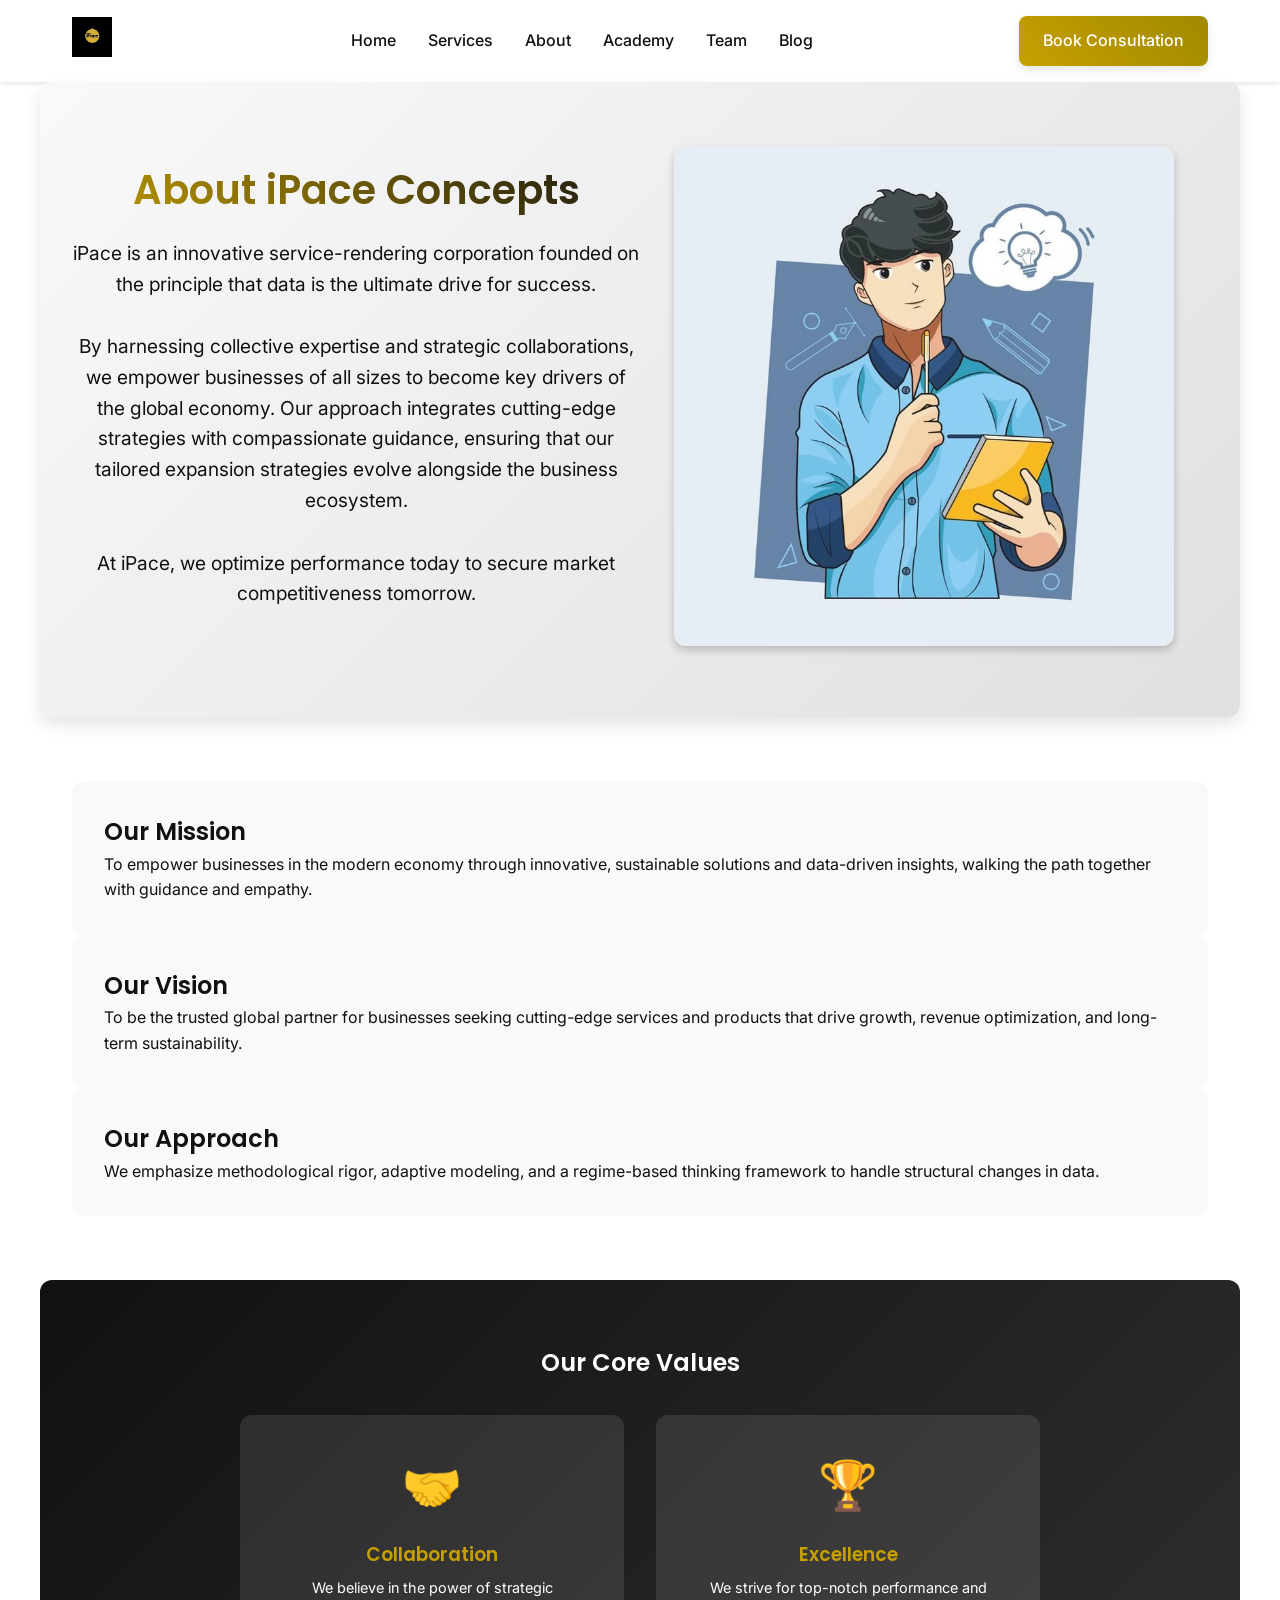
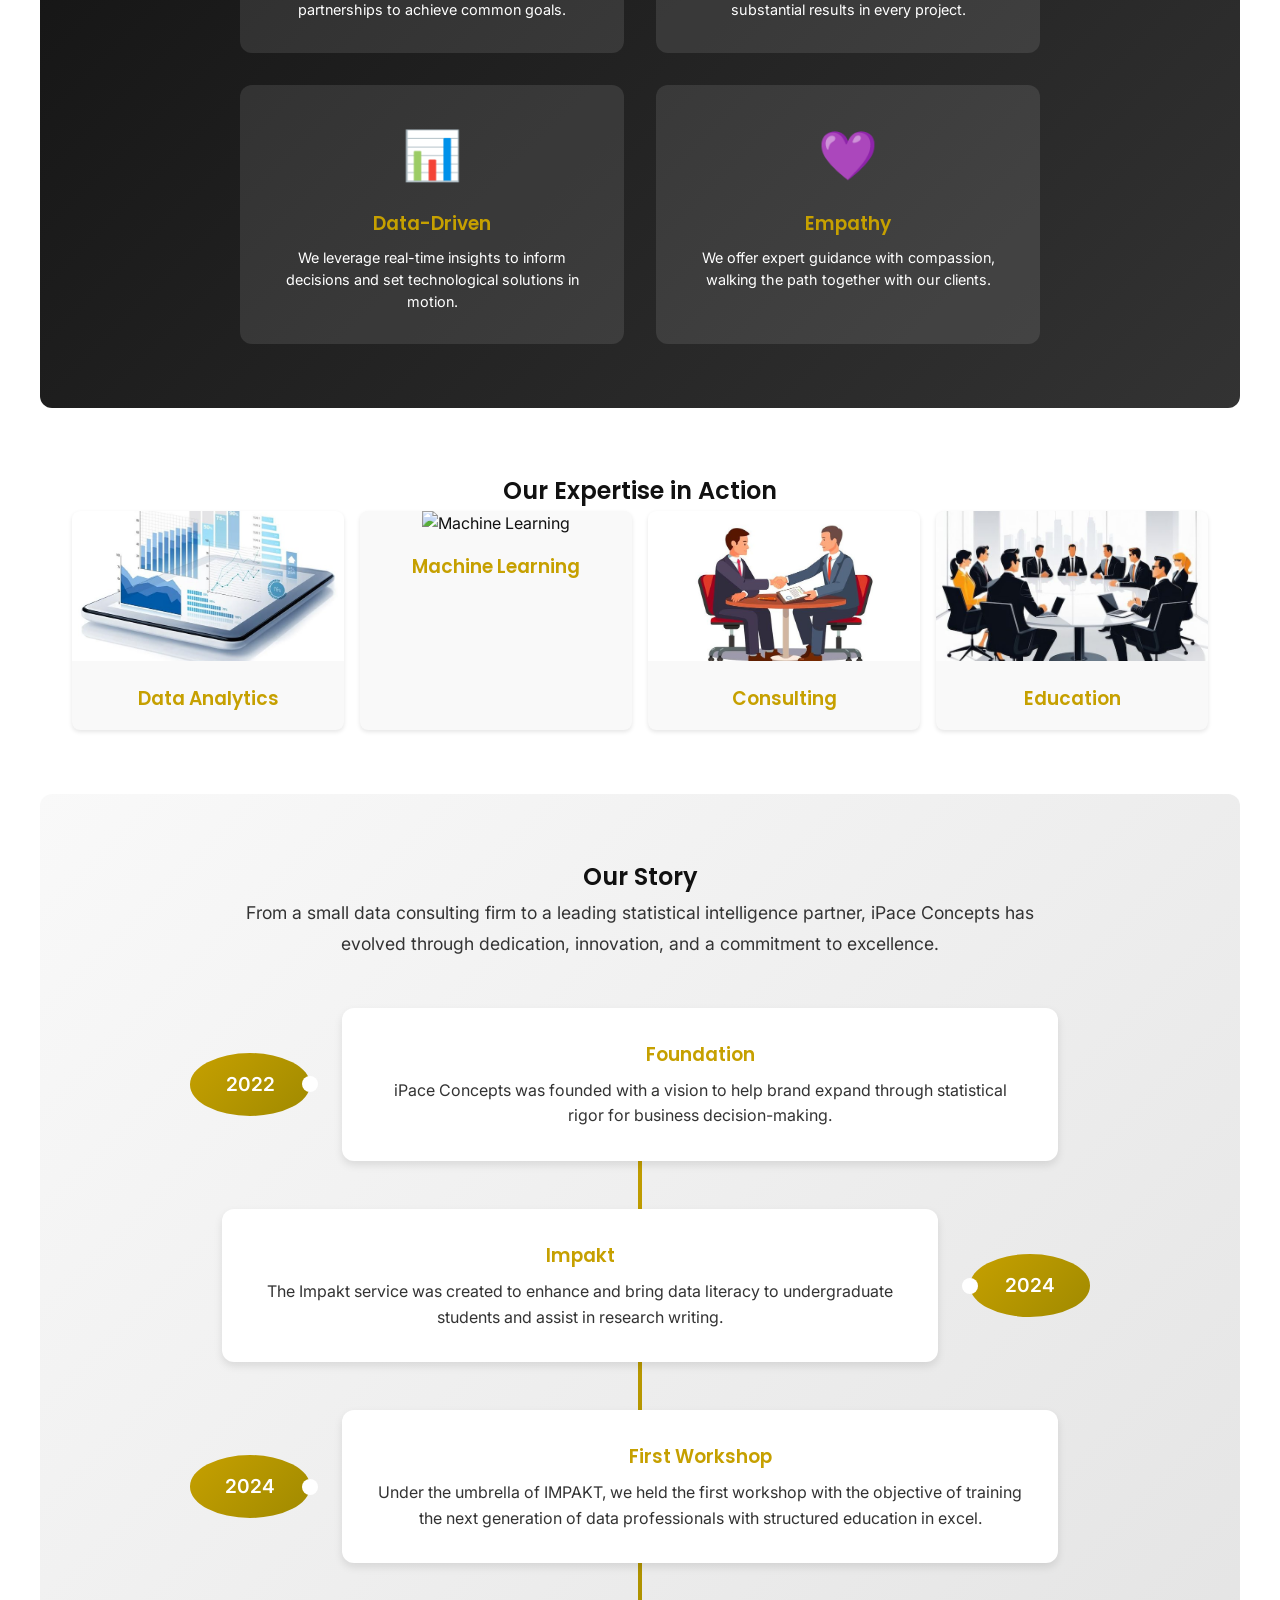
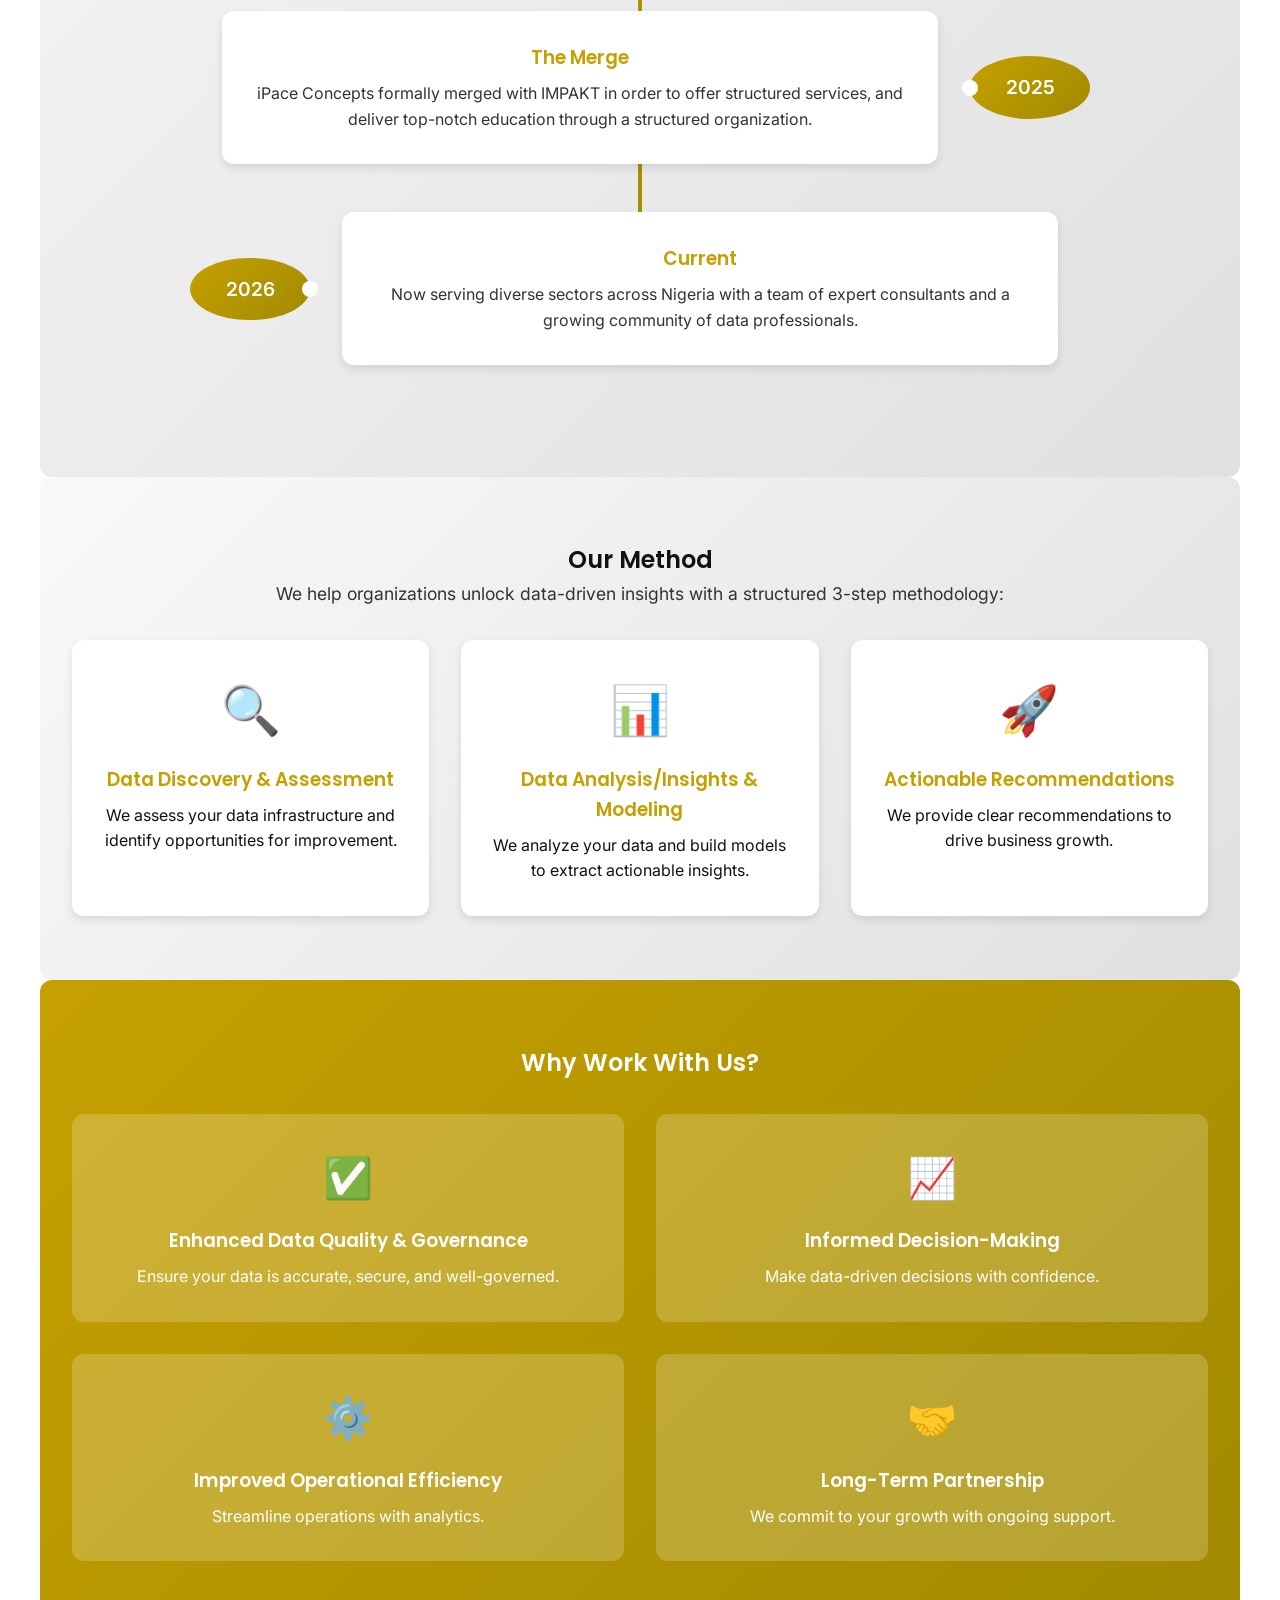
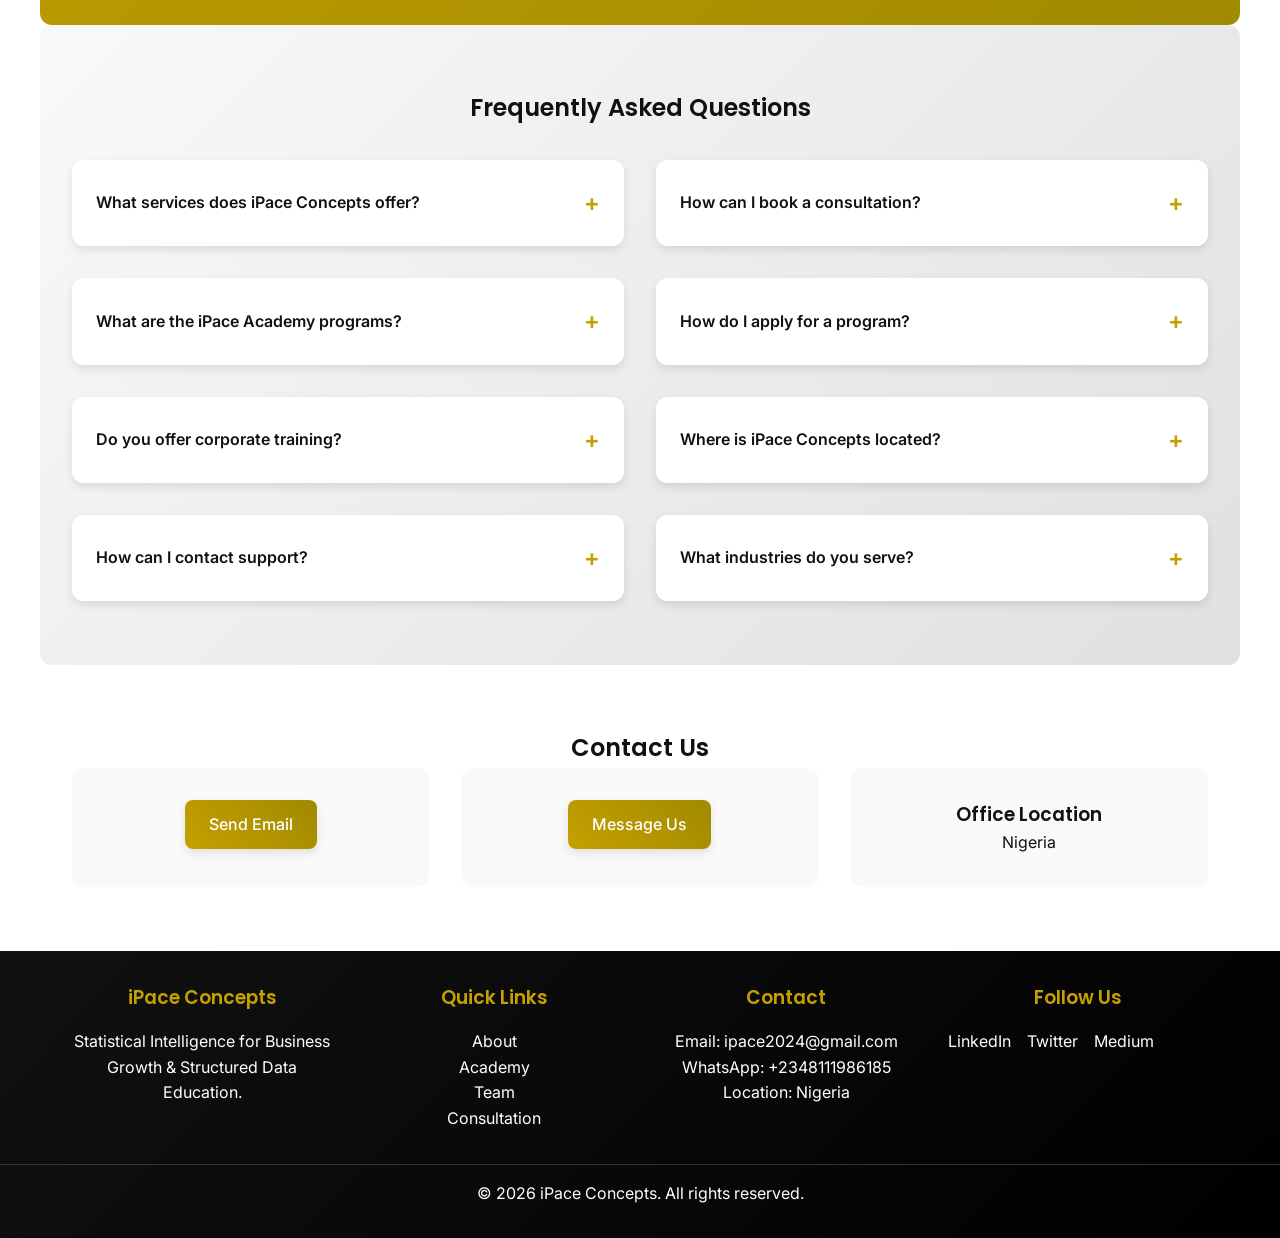
==== about.html @ 94b97c0a "Initial Commit- iPace Website" ====
<!DOCTYPE html>
<html lang="en">
<head>
    <meta charset="UTF-8">
    <meta name="viewport" content="width=device-width, initial-scale=1.0">
    <title>About iPace Concepts | Data Intelligence Company in Nigeria</title>
    <meta name="description" content="Learn about iPace Concepts, a data intelligence company founded by Ridwan, specializing in statistical consulting, data systems, and academy programs in Nigeria.">
    <link rel="stylesheet" href="assets/css/style.css">
    <link rel="icon" href="assets/images/favicon.ico" type="image/x-icon">
    <link href="https://fonts.googleapis.com/css2?family=Inter:wght@400;600&family=Poppins:wght@600&display=swap" rel="stylesheet">
</head>
<body>
    <header class="header">
        <nav class="nav">
            <div class="nav-logo">
                <a href="index.html"><img src="assets/images/logo.jpg" alt="iPace Concepts Logo" class="logo"></a>
            </div>
            <ul class="nav-menu">
                <li><a href="index.html">Home</a></li>
                <li><a href="services.html">Services</a></li>
                <li><a href="about.html">About</a></li>
                <li class="dropdown">
                    <a href="academy.html">Academy</a>
                    <ul class="dropdown-menu">
                        <li><a href="programs/rdap.html">RDAP</a></li>
                        <li><a href="programs/adap.html">ADAP</a></li>
                        <li><a href="programs/mldip.html">MLDIP</a></li>
                    </ul>
                </li>
                <li><a href="team.html">Team</a></li>
                <li><a href="#" onclick="window.open('https://medium.com/ipace', '_blank')">Blog</a></li>
            </ul>
            <div class="hamburger">☰</div>
            <div class="mobile-menu">
                <ul>
                    <li><a href="index.html">Home</a></li>
                    <li><a href="services.html">Services</a></li>
                    <li><a href="about.html">About</a></li>
                    <li><a href="academy.html">Academy</a></li>
                    <li><a href="team.html">Team</a></li>
                    <li><a href="#" onclick="window.open('https://medium.com/@ipace2024', '_blank')">Blog</a></li>
                    <li><a href="consultation.html">Consultation</a></li>
                </ul>
            </div>
            <div class="nav-cta">
                <a href="consultation.html" class="btn btn-primary">Book Consultation</a>
            </div>
        </nav>
    </header>
    <main>
        <section class="hero">
            <div class="hero-content">
                <h1>About iPace Concepts</h1>
                <p>iPace is an innovative service-rendering corporation founded on the principle that data is the ultimate drive for success. </p>
                <p>By harnessing collective expertise and strategic collaborations, we empower businesses of all sizes to become key drivers of the global economy. Our approach integrates cutting-edge strategies with compassionate guidance, ensuring that our tailored expansion strategies evolve alongside the business ecosystem.</p>
                <p>At iPace, we optimize performance today to secure market competitiveness tomorrow.</p>
            </div>
            <div class="hero-image">
                <img src="assets/images/about_header.jpg" alt="About iPace Concepts" class="hero-img">
            </div>
        </section>
        <section class="section mission-vision">
            <div class="container">
                <div class="mission-tile">
                    <h2>Our Mission</h2>
                    <p>To empower businesses in the modern economy through innovative, sustainable solutions and data-driven insights, walking the path together with guidance and empathy.</p>
                </div>
                <div class="vision-tile">
                    <h2>Our Vision</h2>
                    <p>To be the trusted global partner for businesses seeking cutting-edge services and products that drive growth, revenue optimization, and long-term sustainability.</p>
                </div>
                <div class="approach-tile">
                    <h2>Our Approach</h2>
                    <p>We emphasize methodological rigor, adaptive modeling, and a regime-based thinking framework to handle structural changes in data.</p>
                </div>
            </div>
        </section>

                <!-- Our Core Values Section -->
        <section class="section our-core-values">
            <div class="container">
                <h2>Our Core Values</h2>
                <div class="values-grid">
                    <div class="value-tile">
                        <div class="value-icon">🤝</div>
                        <h3>Collaboration</h3>
                        <p>We believe in the power of strategic partnerships to achieve common goals.</p>
                    </div>
                    <div class="value-tile">
                        <div class="value-icon">🏆</div>
                        <h3>Excellence</h3>
                        <p>We strive for top-notch performance and substantial results in every project.</p>
                    </div>
                    <div class="value-tile">
                        <div class="value-icon">📊</div>
                        <h3>Data-Driven</h3>
                        <p>We leverage real-time insights to inform decisions and set technological solutions in motion.</p>
                    </div>
                    <div class="value-tile">
                        <div class="value-icon">💜</div>
                        <h3>Empathy</h3>
                        <p>We offer expert guidance with compassion, walking the path together with our clients.</p>
                    </div>
                </div>
            </div>
        </section>
        <section class="section expertise">
            <div class="container">
                <h2>Our Expertise in Action</h2>
                <div class="expertise-tiles">
                    <div class="expertise-tile">
                        <img src="assets/images/expertise1.jpg" alt="Data Analytics">
                        <h3>Data Analytics</h3>
                    </div>
                    <div class="expertise-tile">
                        <img src="assets/images/exertise2.jpg" alt="Machine Learning">
                        <h3>Machine Learning</h3>
                    </div>
                    <div class="expertise-tile">
                        <img src="assets/images/expertise3.jpg" alt="Consulting">
                        <h3>Consulting</h3>
                    </div>
                    <div class="expertise-tile">
                        <img src="assets/images/expertise4.jpg" alt="Education">
                        <h3>Education</h3>
                    </div>
                </div>
            </div>
        </section>

                <!-- Our Story Section -->
        <section class="section our-story">
            <div class="container">
                <h2>Our Story</h2>
                <p class="story-intro">
                    From a small data consulting firm to a leading statistical intelligence partner, iPace Concepts has evolved through dedication, innovation, and a commitment to excellence.
                </p>
                <div class="story-timeline">
                    <div class="timeline-item">
                        <div class="timeline-year">2022</div>
                        <div class="timeline-content">
                            <h3>Foundation</h3>
                            <p>iPace Concepts was founded with a vision to help brand expand through statistical rigor for business decision-making.</p>
                        </div>
                    </div>
                    <div class="timeline-item">
                        <div class="timeline-year">2024</div>
                        <div class="timeline-content">
                            <h3>Impakt</h3>
                            <p>The Impakt service was created to enhance and bring data literacy to undergraduate students and assist in research writing.</p>
                        </div>
                    </div>
                    <div class="timeline-item">
                        <div class="timeline-year">2024</div>
                        <div class="timeline-content">
                            <h3>First Workshop</h3>
                            <p>Under the umbrella of IMPAKT, we held the first workshop with the objective of training the next generation of data professionals with structured education in excel.</p>
                        </div>
                    </div>
                    <div class="timeline-item">
                        <div class="timeline-year">2025</div>
                        <div class="timeline-content">
                            <h3>The Merge</h3>
                            <p>iPace Concepts formally merged with IMPAKT in order to offer structured services, and deliver top-notch education through a structured organization.</p>
                        </div>
                    </div>
                    <div class="timeline-item">
                        <div class="timeline-year">2026</div>
                        <div class="timeline-content">
                            <h3>Current</h3>
                            <p>Now serving diverse sectors across Nigeria with a team of expert consultants and a growing community of data professionals.</p>
                        </div>
                    </div>
                </div>
            </div>
</section>

        <!-- Our Method Section -->
        <section class="section our-method">
            <div class="container">
                <h2>Our Method</h2>
                <p class="method-intro">We help organizations unlock data-driven insights with a structured 3-step methodology:</p>
                <div class="method-grid">
                    <div class="method-tile">
                        <div class="method-icon">🔍</div>
                        <h3>Data Discovery & Assessment</h3>
                        <p>We assess your data infrastructure and identify opportunities for improvement.</p>
                    </div>
                    <div class="method-tile">
                        <div class="method-icon">📊</div>
                        <h3>Data Analysis/Insights & Modeling</h3>
                        <p>We analyze your data and build models to extract actionable insights.</p>
                    </div>
                    <div class="method-tile">
                        <div class="method-icon">🚀</div>
                        <h3>Actionable Recommendations</h3>
                        <p>We provide clear recommendations to drive business growth.</p>
                    </div>
                </div>
            </div>
        </section>

        <!-- Why Work With Us Section -->
        <section class="section why-work-with-us">
            <div class="container">
                <h2>Why Work With Us?</h2>
                <div class="work-tiles-grid">
                    <div class="work-tile">
                        <div class="work-icon">✅</div>
                        <h3>Enhanced Data Quality & Governance</h3>
                        <p>Ensure your data is accurate, secure, and well-governed.</p>
                    </div>
                    <div class="work-tile">
                        <div class="work-icon">📈</div>
                        <h3>Informed Decision-Making</h3>
                        <p>Make data-driven decisions with confidence.</p>
                    </div>
                    <div class="work-tile">
                        <div class="work-icon">⚙️</div>
                        <h3>Improved Operational Efficiency</h3>
                        <p>Streamline operations with analytics.</p>
                    </div>
                    <div class="work-tile">
                        <div class="work-icon">🤝</div>
                        <h3>Long-Term Partnership</h3>
                        <p>We commit to your growth with ongoing support.</p>
                    </div>
                </div>
            </div>
        </section>

                <!-- FAQ Section -->
        <section class="section faq-section">
            <div class="container">
                <h2>Frequently Asked Questions</h2>
                <div class="faq-grid">
                    <div class="faq-item">
                        <div class="faq-question">What services does iPace Concepts offer?</div>
                        <div class="faq-answer">
                            <p>We offer Business Data Intelligence Systems, Data Audits, Statistical Consulting, Retail Intelligence, and Data Academy Programs.</p>
                        </div>
                    </div>
                    <div class="faq-item">
                        <div class="faq-question">How can I book a consultation?</div>
                        <div class="faq-answer">
                            <p>You can book a consultation by clicking the "Book Consultation" button in the header or visiting our consultation page.</p>
                        </div>
                    </div>
                    <div class="faq-item">
                        <div class="faq-question">What are the iPace Academy programs?</div>
                        <div class="faq-answer">
                            <p>We offer RDAP (Research & Data Analytics), ADAP (Advanced Data Analytics), and MLDIP (Machine Learning & Decision Intelligence).</p>
                        </div>
                    </div>
                    <div class="faq-item">
                        <div class="faq-question">How do I apply for a program?</div>
                        <div class="faq-answer">
                            <p>Applications are done through our Google Form. Links are available on each program page under the "Apply Now" button.</p>
                        </div>
                    </div>
                    <div class="faq-item">
                        <div class="faq-question">Do you offer corporate training?</div>
                        <div class="faq-answer">
                            <p>Yes, we provide customized corporate training and consulting services for businesses and organizations.</p>
                        </div>
                    </div>
                    <div class="faq-item">
                        <div class="faq-question">Where is iPace Concepts located?</div>
                        <div class="faq-answer">
                            <p>We are based in Nigeria and serve clients across the country and internationally through remote consulting.</p>
                        </div>
                    </div>
                    <div class="faq-item">
                        <div class="faq-question">How can I contact support?</div>
                        <div class="faq-answer">
                            <p>You can reach us via email at ipace2024@gmail.com, WhatsApp at +2348111986185, or through our website contact form.</p>
                        </div>
                    </div>
                    <div class="faq-item">
                        <div class="faq-question">What industries do you serve?</div>
                        <div class="faq-answer">
                            <p>We serve Retail, Government, Health, Agriculture, Education, and HR sectors with tailored data solutions.</p>
                        </div>
                    </div>
                </div>
            </div>
        </section>
        <section class="section contact-section">
            <div class="container">
                <h2>Contact Us</h2>
                <div class="contact-grid">
                    <div class="contact-item">
                        <a href="mailto:ipace2024@gmail.com" class="btn btn-primary">Send Email</a>
                    </div>
                    <div class="contact-item">
                        <a href="https://wa.me/+2348111986185" class="btn btn-primary">Message Us</a>
                    </div>
                    <div class="contact-item">
                        <h3>Office Location</h3>
                        <p>Nigeria</p>
                    </div>
                </div>
            </div>
        </section>
    </main>
    <footer class="footer">
        <div class="container">
            <div class="footer-grid">
                <div class="footer-section">
                    <h3>iPace Concepts</h3>
                    <p>Statistical Intelligence for Business Growth & Structured Data Education.</p>
                </div>
                <div class="footer-section">
                    <h3>Quick Links</h3>
                    <ul>
                        <li><a href="about.html">About</a></li>
                        <li><a href="academy.html">Academy</a></li>
                        <li><a href="team.html">Team</a></li>
                        <li><a href="consultation.html">Consultation</a></li>
                    </ul>
                </div>
                <div class="footer-section">
                    <h3>Contact</h3>
                    <p>Email: ipace2024@gmail.com</p>
                    <p>WhatsApp: +2348111986185</p>
                    <p>Location: Nigeria</p>
                </div>
                <div class="footer-section">
                    <h3>Follow Us</h3>
                    <ul class="social-links">
                        <li><a href="https://www.linkedin.com/company/ipace24">LinkedIn</a></li>
                        <li><a href="https://x.com/ipace2024">Twitter</a></li>
                        <li><a href="https://medium.com/@ipace2024">Medium</a></li>
                    </ul>
                </div>
            </div>
            <div class="footer-bottom">
                <p>&copy; 2026 iPace Concepts. All rights reserved.</p>
            </div>
        </div>
    </footer>
    <script src="assets/js/script.js"></script>
</body>
</html>
---- assets/css/style.css ----
/* Reset and Base Styles */
* {
    margin: 0;
    padding: 0;
    box-sizing: border-box;
}

body {
    font-family: 'Inter', sans-serif;
    line-height: 1.6;
    color: #111111;
    background-color: #FFFFFF;
    animation: fadeIn 1s ease-in;
}

@keyframes fadeIn {
    from { opacity: 0; }
    to { opacity: 1; }
}

h1, h2, h3 {
    font-family: 'Poppins', sans-serif;
    font-weight: 600;
}

a {
    text-decoration: none;
    color: inherit;
    transition: color 0.3s ease;
}

a:hover {
    color: #C6A000;
}

.btn {
    display: inline-block;
    padding: 12px 24px;
    border-radius: 8px;
    font-weight: 500;
    transition: all 0.3s ease;
    box-shadow: 0 4px 8px rgba(0,0,0,0.1);
}

.btn-primary {
    background: linear-gradient(45deg, #C6A000, #A08A00);
    color: #FFFFFF;
}

.btn-primary:hover {
    transform: translateY(-2px);
    box-shadow: 0 6px 12px rgba(0,0,0,0.2);
}

.btn-secondary {
    background-color: #111111;
    color: #FFFFFF;
}

.btn-secondary:hover {
    background-color: #333333;
    transform: translateY(-2px);
}

/* Navigation (Scrollable, Not Fixed) */
.header {
    background-color: #FFFFFF;
    box-shadow: 0 2px 4px rgba(0,0,0,0.1);
    z-index: 100;
}

.nav {
    display: flex;
    justify-content: space-between;
    align-items: center;
    padding: 1rem 2rem;
    max-width: 1200px;
    margin: 0 auto;
}

.nav-logo .logo {
    height: 40px;
}

.nav-menu {
    display: flex;
    list-style: none;
}

.nav-menu li {
    margin-left: 2rem;
}

.nav-menu a {
    font-weight: 500;
}

.dropdown {
    position: relative;
}

.dropdown-menu {
    display: none;
    position: absolute;
    top: 100%;
    background-color: #FFFFFF;
    box-shadow: 0 2px 4px rgba(0,0,0,0.1);
    list-style: none;
    padding: 0.5rem 0;
    border-radius: 8px;
}

.dropdown:hover .dropdown-menu {
    display: block;
}

.dropdown-menu li {
    margin: 0;
}

.dropdown-menu a {
    padding: 0.5rem 1rem;
    display: block;
}

/* Mobile Menu Enhancements */
.hamburger {
    display: none;
    font-size: 1.5rem;
    cursor: pointer;
    color: #111111;
}

.mobile-menu {
    position: fixed;
    top: 0;
    left: -100%;
    width: 250px;
    height: 100%;
    background: #FFFFFF;
    box-shadow: 2px 0 5px rgba(0,0,0,0.2);
    transition: left 0.3s ease;
    z-index: 1000;
    padding: 2rem;
}

.mobile-menu.open {
    left: 0;
}

.mobile-menu ul {
    list-style: none;
    padding: 0;
}

.mobile-menu li {
    margin: 1rem 0;
}

.mobile-menu a {
    font-size: 1.2rem;
}
/* Timer Ribbon for Academy Page */
.timer-ribbon {
    background: linear-gradient(45deg, #C6A000, #A08A00);
    color: #FFFFFF;
    overflow: hidden;
    position: relative;
    height: 40px; /* Very small height */
    width: 100%;
    display: flex;
    align-items: center;
}

.timer-content {
    display: flex;
    white-space: nowrap;
    animation: scrollTimer 10s linear infinite; /* Scrolls every 10 seconds */
}

.timer-content p {
    font-size: 1rem;
    font-weight: 500;
    margin: 0;
    padding: 0 2rem;
}

@keyframes scrollTimer {
    0% { transform: translateX(100%); }
    100% { transform: translateX(-100%); }
}
/* Hero Section (Two-Sided, Controlled Image Size) */
.hero {
    display: flex;
    align-items: center;
    padding: 4rem 2rem;
    background: linear-gradient(135deg, #F9F9F9 0%, #E0E0E0 100%);
    max-width: 1200px;
    margin: 0 auto;
    border-radius: 12px;
    box-shadow: 0 8px 16px rgba(0,0,0,0.1);
}

.hero-content {
    flex: 1;
    text-align: center;
}

.hero-content h1 {
    font-size: 2.5rem;
    margin-bottom: 1rem;
    background: linear-gradient(45deg, #C6A000, #111111);
    -webkit-background-clip: text;
    -webkit-text-fill-color: transparent;
}

.hero-content p {
    font-size: 1.2rem;
    margin-bottom: 2rem;
}

.hero-buttons {
    display: flex;
    justify-content: center;
    gap: 1rem;
}

.hero-image {
    flex: 1;
    text-align: center;
}

.hero-img {
    max-width: 500px;
    height: auto;
    border-radius: 12px;
    box-shadow: 0 4px 8px rgba(0,0,0,0.2);
}

/* Sections */
.section {
    padding: 4rem 2rem;
    max-width: 1200px;
    margin: 0 auto;
}

.container {
    text-align: center;
}

/* What Do We Do Tabs */
.tabs {
    display: flex;
    justify-content: center;
    margin-bottom: 2rem;
}

.tab-btn {
    background: #F9F9F9;
    border: none;
    padding: 10px 20px;
    cursor: pointer;
    font-weight: 500;
    transition: background 0.3s;
}

.tab-btn.active {
    background: #C6A000;
    color: #FFFFFF;
}

.tab-content {
    display: none;
}

.tab-content.active {
    display: block;
}

.solutions-grid {
    display: grid;
    gap: 2rem;
    margin-top: 2rem;
}

.products-grid {
    grid-template-columns: 1fr;
}

.services-grid {
    grid-template-columns: repeat(4, 1fr);
}

.solution-card {
    padding: 2rem;
    background: linear-gradient(145deg, #F9F9F9, #FFFFFF);
    border-radius: 12px;
    box-shadow: 0 4px 8px rgba(0,0,0,0.1);
    transition: transform 0.3s ease, box-shadow 0.3s ease;
    text-align: left;
}

.solution-card:hover {
    transform: translateY(-5px);
    box-shadow: 0 8px 16px rgba(0,0,0,0.2);
}

.solution-card h3 {
    color: #C6A000;
    margin-bottom: 1rem;
}

.card-img {
    width: 100%;
    height: 200px;
    object-fit: cover;
    border-radius: 8px;
    margin-bottom: 1rem;
}

.expanded-card {
    grid-column: span 4;
    padding: 3rem;
}

.badge {
    background: #FF5722;
    color: #FFFFFF;
    padding: 5px 10px;
    border-radius: 4px;
    font-size: 0.8rem;
}

/* Why Choose Us Tile (Text Left, Checkmarks Left, Image Right) */
.why-choose-tile {
    background: linear-gradient(135deg, #111111, #333333);
    color: #FFFFFF;
    border-radius: 12px;
    padding: 4rem 2rem;
}

.why-tile {
    display: flex;
    align-items: center;
    gap: 2rem;
}

.tile-content {
    flex: 1;
    text-align: left;
}

.tile-content ul {
    list-style: none;
    padding: 0;
}

.tile-content li {
    margin-bottom: 0.5rem;
    position: relative;
    padding-left: 1.5rem;
}

.tile-content li::before {
    content: "✓";
    color: #C6A000;
    position: absolute;
    left: 0;
}

.tile-img {
    width: 400px;
    height: 300px;
    object-fit: cover;
    border-radius: 12px;
}

/* Testimonials Slider (Sliding Tiles, 4 per Row) */
.testimonials-slider {
    overflow: hidden;
    width: 100%;
}

.testimonials-track {
    display: flex;
    animation: slideTestimonials 30s linear infinite;
}

.testimonial-tile {
    min-width: 25%;
    padding: 2rem;
    background: #F9F9F9;
    border-radius: 8px;
    box-shadow: 0 2px 4px rgba(0,0,0,0.1);
    margin: 0 0.5rem;
    text-align: center;
}

@keyframes slideTestimonials {
    0% { transform: translateX(0); }
    100% { transform: translateX(-100%); }
}

/* Latest Insights */
.insights-grid {
    grid-template-columns: repeat(3, 1fr);
}

/* Partners Carousel */
.partners-carousel {
    overflow: hidden;
    width: 100%;
}

.partners-track {
    display: flex;
    animation: scroll 20s linear infinite;
}

.partners-track img {
    width: 150px;
    height: auto;
    margin: 0 1rem;
    border-radius: 8px;
    box-shadow: 0 2px 4px rgba(0,0,0,0.1);
}

@keyframes scroll {
    0% { transform: translateX(0); }
    100% { transform: translateX(-100%); }
}

/* Learn with iPace Section (Left Text, Right Image) */
.learn-section {
    background: linear-gradient(135deg, #F9F9F9, #E0E0E0);
    border-radius: 12px;
}

.learn-tile {
    display: flex;
    align-items: center;
    gap: 2rem;
}

.learn-content {
    flex: 1;
    text-align: left;
}

.learn-img {
    width: 400px;
    height: 300px;
    object-fit: cover;
    border-radius: 12px;
}

/* Build Your Portfolio Section (Right Banner, Left Image) */
.portfolio-section {
    background: linear-gradient(135deg, #C6A000, #A08A00);
    color: #FFFFFF;
    border-radius: 12px;
    padding: 4rem 2rem;
}

.portfolio-tile {
    display: flex;
    align-items: center;
    gap: 2rem;
}

.portfolio-img {
    width: 400px;
    height: 300px;
    object-fit: cover;
    border-radius: 12px;
}

.portfolio-content {
    flex: 1;
    text-align: left;
}

/* About Page */
.mission-vision {
    display: grid;
    grid-template-columns: repeat(auto-fit, minmax(300px, 1fr));
    gap: 2rem;
}

.mission-tile, .vision-tile, .approach-tile {
    padding: 2rem;
    background: #F9F9F9;
    border-radius: 12px;
    text-align: left;
}

.icons-circle {
    display: flex;
    justify-content: center;
    gap: 2rem;
    margin-top: 2rem;
}

.icon {
    font-size: 3rem;
}

.expertise-tiles {
    display: grid;
    grid-template-columns: repeat(auto-fit, minmax(200px, 1fr));
    gap: 1rem;
}

.expertise-tile {
    background: #F9F9F9;
    border-radius: 8px;
    overflow: hidden;
    box-shadow: 0 2px 4px rgba(0,0,0,0.1);
}

.expertise-tile img {
    width: 100%;
    height: 150px;
    object-fit: cover;
}

.expertise-tile h3 {
    padding: 1rem;
    color: #C6A000;
}

.faq-table {
    width: 100%;
    border-collapse: collapse;
    margin-top: 2rem;
    background: #F9F9F9;
    border-radius: 8px;
    overflow: hidden;
    box-shadow: 0 4px 8px rgba(0,0,0,0.1);
}

.faq-table th, .faq-table td {
    padding: 1rem;
    text-align: left;
    border-bottom: 1px solid #E0E0E0;
}

.faq-table th {
    background: #C6A000;
    color: #FFFFFF;
}

.faq-table tr:hover {
    background: #F0F0F0;
}

.contact-grid {
    display: grid;
    grid-template-columns: repeat(auto-fit, minmax(250px, 1fr));
    gap: 2rem;
}

.contact-item {
    padding: 2rem;
    background: #F9F9F9;
    border-radius: 12px;
    text-align: center;
}

/* Academy Page */
/* Academy Page */
.academy-hero {
    background: linear-gradient(135deg, #F9F9F9 0%, #E0E0E0 100%);
}

.model-box {
    background: linear-gradient(145deg, #F9F9F9, #FFFFFF); /* Adds a boxed background */
    border-radius: 12px;
    padding: 2rem;
    box-shadow: 0 4px 8px rgba(0,0,0,0.1);
}

.model-grid {
    display: grid;
    grid-template-columns: repeat(auto-fit, minmax(250px, 1fr));
    gap: 2rem;
}

.model-item {
    padding: 2rem;
    background: #FFFFFF;
    border-radius: 12px;
    text-align: center; /* Center for image and title */
    position: relative;
    box-shadow: 0 2px 4px rgba(0,0,0,0.1);
    transition: transform 0.3s ease;
}

.model-item:hover {
    transform: translateY(-5px);
}

.model-img {
    width: 80px; /* Minimized size */
    height: 80px; /* Circular */
    border-radius: 50%;
    object-fit: cover;
    position: absolute;
    top: -40px; /* Intersects the tile at the top center */
    left: 50%;
    transform: translateX(-50%);
    border: 3px solid #FFFFFF; /* White border for intersection effect */
    box-shadow: 0 2px 4px rgba(0,0,0,0.1);
}

.model-item h3 {
    margin-top: 50px; /* Space below the intersecting image */
    margin-bottom: 1rem;
    color: #C6A000;
}

.model-item p {
    text-align: left; /* Align description to the left */
    margin: 0;
}

/* Rest of academy styles remain the same */
.programs-grid {
    grid-template-columns: repeat(3, 1fr);
}

.competitions-banner {
    background: linear-gradient(135deg, #C6A000, #A08A00);
    color: #FFFFFF;
    text-align: center;
    padding: 4rem 2rem;
    border-radius: 12px;
}

/* Academy Page Additions */
.tools-learn {
    background: linear-gradient(135deg, #F9F9F9, #E0E0E0);
    border-radius: 12px;
}

.tools-grid {
    display: grid;
    grid-template-columns: repeat(4, 1fr);
    gap: 1rem;
}

.tool-tile {
    padding: 1rem;
    background: #FFFFFF;
    border-radius: 8px;
    box-shadow: 0 2px 4px rgba(0,0,0,0.1);
    text-align: center;
    font-weight: 500;
    transition: transform 0.3s ease;
}

.tool-tile:hover {
    transform: translateY(-2px);
}

.the-numbers {
    background: linear-gradient(135deg, #C6A000, #A08A00);
    color: #FFFFFF;
    border-radius: 12px;
    padding: 4rem 2rem;
}

.numbers-grid {
    display: grid;
    grid-template-columns: repeat(auto-fit, minmax(150px, 1fr));
    gap: 2rem;
}

.number-box {
    text-align: center;
    padding: 1rem;
    background: rgba(255, 255, 255, 0.2);
    border-radius: 8px;
}

.certified-box {
    text-align: center;
    padding: 1rem;
    background: rgba(255, 255, 255, 0.2);
    border-radius: 8px;
    grid-column: span 2;
}

.what-you-gain .gain-tiles {
    display: grid;
    grid-template-columns: repeat(auto-fit, minmax(250px, 1fr));
    gap: 2rem;
}

.gain-tile {
    padding: 2rem;
    background: linear-gradient(145deg, #F9F9F9, #FFFFFF);
    border-radius: 12px;
    box-shadow: 0 4px 8px rgba(0,0,0,0.1);
    text-align: left;
    transition: transform 0.3s ease;
}

.gain-tile:hover {
    transform: translateY(-5px);
}

/* Mobile Adjustments for Academy */
/* Mobile Adjustments for Academy */
.tools-grid {
    display: flex;
    overflow: hidden;
    width: 100%;
}
.tools-grid .tool-tile:nth-child(odd) {
    animation: slideRight 15s linear infinite;
}
.tools-grid .tool-tile:nth-child(even) {
    animation: slideLeft 15s linear infinite;
}
@keyframes slideRight {
    0% { transform: translateX(0); }
    100% { transform: translateX(100%); }
}
@keyframes slideLeft {
    0% { transform: translateX(0); }
    100% { transform: translateX(-100%); }
}
.model-grid {
    display: grid;
    grid-template-columns: repeat(auto-fit, minmax(250px, 1fr)); /* Same as desktop, allows 2 per row */
    gap: 3rem; /* Increased gap for spaces between tiles due to images */
    margin-top: 2rem; /* Extra top margin for image intersection */
}
.model-item {
    padding: 2rem 1rem; /* Reduced padding for mobile, but keep space */
    background: #FFFFFF;
    border-radius: 12px;
    text-align: center; /* Center for image and title */
    position: relative;
    box-shadow: 0 2px 4px rgba(0,0,0,0.1);
    transition: transform 0.3s ease;
    margin-bottom: 2rem; /* Space between rows */
}
.model-item:hover {
    transform: translateY(-5px);
}
.model-img {
    width: 80px;
    height: 80px;
    border-radius: 50%;
    object-fit: cover;
    position: absolute;
    top: -40px;
    left: 50%;
    transform: translateX(-50%);
    border: 3px solid #FFFFFF;
    box-shadow: 0 2px 4px rgba(0,0,0,0.1);
}
.model-item h3 {
    margin-top: 50px;
    margin-bottom: 1rem;
    color: #C6A000;
    text-align: center; /* Keep title centered */
}
.model-item p {
    text-align: left; /* Descriptions left-aligned */
    margin: 0;
    padding-left: 0.5rem; /* Slight indent for readability */
}
.numbers-grid {
    grid-template-columns: repeat(2, 1fr);
}
.certified-box {
    grid-column: span 1;
}
.gain-tiles {
    grid-template-columns: 1fr;
}

/* Team Page */
.team-grid {
    display: grid;
    grid-template-columns: repeat(auto-fit, minmax(250px, 1fr));
    gap: 2rem;
}

.team-member {
    text-align: center;
    padding: 2rem;
    background: #F9F9F9;
    border-radius: 12px;
    box-shadow: 0 4px 8px rgba(0,0,0,0.1);
}

.team-img {
    width: 100px;
    height: 100px;
    border-radius: 50%;
    object-fit: cover;
    margin-bottom: 1rem;
}

.stars {
    color: #FFD700;
    font-size: 1.2rem;
    margin-bottom: 1rem;
}

/* Program Pages */
.program-section {
    padding: 4rem 2rem;
    max-width: 1200px;
    margin: 0 auto;
    text-align: left;
}

.program-section h2 {
    color: #C6A000;
    margin-bottom: 1rem;
}

.program-section ul {
    list-style: disc;
    padding-left: 2rem;
    margin-bottom: 2rem;
}

.program-section p {
    margin-bottom: 1rem;
}

.program-cta {
    display: flex;
    gap: 1rem;
    justify-content: center;
    margin-top: 2rem;
}

.program-tiles {
    display: grid;
    grid-template-columns: repeat(4, 1fr);
    gap: 2rem;
    margin-top: 2rem;
}

.program-tile {
    padding: 2rem;
    background: linear-gradient(145deg, #F9F9F9, #FFFFFF);
    border-radius: 12px;
    box-shadow: 0 4px 8px rgba(0,0,0,0.1);
    text-align: center;
    transition: transform 0.3s ease;
}

.program-tile:hover {
    transform: translateY(-5px);
}

.tile-icon {
    width: 100px;
    height: 100px;
    object-fit: cover;
    border-radius: 50%;
    margin-bottom: 1rem;
}

.certificate {
    text-align: center;
}

.certificate-img {
    max-width: 100%;
    height: auto;
    border-radius: 12px;
    box-shadow: 0 4px 8px rgba(0,0,0,0.1);
}

.head-quote {
    background: linear-gradient(135deg, #F9F9F9, #E0E0E0);
    border-radius: 12px;
    padding: 4rem 2rem;
}

.quote-content {
    display: flex;
    align-items: center;
    gap: 2rem;
}

.head-img {
    width: 100px;
    height: 100px;
    border-radius: 50%;
    object-fit: cover;
}

blockquote {
    font-style: italic;
    font-size: 1.2rem;
    color: #333;
}

/* Consultation Page */
.consultation-form {
    background: linear-gradient(135deg, #F9F9F9, #E0E0E0);
    border-radius: 12px;
}

.form-container {
    max-width: 800px;
    margin: 0 auto;
}

.form-container iframe {
    width: 100%;
    border: none;
    border-radius: 8px;
}

.our-solutions .solutions-grid {
    grid-template-columns: repeat(auto-fit, minmax(350px, 1fr));
    gap: 2rem;
}

.solution-card {
    padding: 2rem;
    background: linear-gradient(145deg, #F9F9F9, #FFFFFF);
    border-radius: 12px;
    box-shadow: 0 4px 8px rgba(0,0,0,0.1);
    transition: transform 0.3s ease, box-shadow 0.3s ease;
    text-align: left;
}

.solution-card:hover {
    transform: translateY(-5px);
    box-shadow: 0 8px 16px rgba(0,0,0,0.2);
}

.solution-card h3 {
    color: #C6A000;
    margin-bottom: 1rem;
}

.solution-card p {
    margin-bottom: 0.5rem;
}

.rating {
    color: #FFD700;
    font-size: 1.5rem;
    margin-bottom: 1rem;
}

/* Footer */
.footer {
    background: linear-gradient(135deg, #111111, #000000);
    color: #FFFFFF;
    padding: 2rem 0;
}

.footer-grid {
    display: grid;
    grid-template-columns: repeat(auto-fit, minmax(200px, 1fr));
    gap: 2rem;
    max-width: 1200px;
    margin: 0 auto;
    padding: 0 2rem;
}

.footer-section h3 {
    margin-bottom: 1rem;
    color: #C6A000;
}

.footer-section ul {
    list-style: none;
}

.social-links {
    display: flex;
    gap: 1rem;
}

.footer-bottom {
    text-align: center;
    margin-top: 2rem;
    border-top: 1px solid #333;
    padding-top: 1rem;
}


@media (max-width: 768px) {
    body {
        overflow-x: hidden; /* Prevent horizontal scrolling */
    }
    .nav {
        flex-direction: row; /* Change to row for horizontal layout */
        justify-content: space-between; /* Logo left, hamburger right */
        padding: 1rem;
    }
    .nav-menu {
        display: none; /* Hide desktop menu on mobile */
    }
    .hamburger {
        display: block;
        align-self: center; /* Center hamburger vertically if needed */
    }
    /* Rest of the existing mobile styles remain the same... */
    .hero, .why-tile, .learn-tile, .portfolio-tile {
        flex-direction: column;
        text-align: center;
    }
    .hero-content h1 {
        font-size: 2rem; /* Smaller for mobile */
    }
    .hero-content p {
        font-size: 1rem;
    }
    .solutions-grid {
        grid-template-columns: 1fr;
    }
    .services-grid {
        grid-template-columns: repeat(2, 1fr);
    }
    .insights-grid {
        grid-template-columns: 1fr;
    }
    .expanded-card {
        grid-column: span 1;
    }
    .testimonials-track {
        animation: slideTestimonials 30s linear infinite; /* Keep sliding on mobile */
    }
    .testimonial-tile {
        min-width: 100%; /* Full width on mobile */
    }
    .tile-content li::before {
        display: none;
    }
    .partners-track img {
        width: 100px;
    }
    .mission-vision {
        grid-template-columns: 1fr;
    }
    .expertise-tiles {
        grid-template-columns: repeat(2, 1fr);
    }
    .contact-grid {
        grid-template-columns: 1fr;
    }
    .model-grid {
        grid-template-columns: 1fr;
    }
    .team-grid {
        grid-template-columns: repeat(2, 1fr);
    }
    .program-section {
        text-align: center;
    }
    .program-cta {
        flex-direction: column;
    }
    .program-tiles {
        grid-template-columns: repeat(2, 1fr);
    }
    .our-solutions .solutions-grid {
        grid-template-columns: 1fr;
    }
    .nav-cta {
        display: none;
    }
    /* Reduce header sizes on mobile */
    h1 {
        font-size: 1.8rem; /* Smaller than default 2.5rem */
    }
    h2 {
        font-size: 1.5rem; /* Smaller than default */
    }
    h3 {
        font-size: 1.2rem; /* Smaller than default */
    }
}

/* Sectors We Serve */
.sectors-we-serve {
    background: linear-gradient(135deg, #F9F9F9, #E0E0E0);
    border-radius: 12px;
}

.sectors-grid {
    display: grid;
    grid-template-columns: repeat(3, 1fr);
    gap: 2rem;
    margin-top: 2rem;
}

.sector-tile {
    padding: 2rem;
    background: #FFFFFF;
    border-radius: 12px;
    text-align: center;
    box-shadow: 0 4px 8px rgba(0,0,0,0.1);
    transition: transform 0.3s ease;
}

.sector-tile:hover {
    transform: translateY(-5px);
}

.sector-icon {
    font-size: 3rem;
    margin-bottom: 1rem;
}

.sector-tile h3 {
    color: #C6A000;
    margin-bottom: 0.5rem;
}

/* Case Studies */
.case-studies-grid {
    display: grid;
    grid-template-columns: repeat(3, 1fr);
    gap: 2rem;
    margin-top: 2rem;
}

.case-study-tile {
    padding: 1.5rem;
    background: #FFFFFF;
    border-radius: 12px;
    box-shadow: 0 4px 8px rgba(0,0,0,0.1);
    text-align: left;
    transition: transform 0.3s ease;
}

.case-study-tile:hover {
    transform: translateY(-5px);
}

.case-img {
    width: 100%;
    height: 150px;
    object-fit: cover;
    border-radius: 8px;
    margin-bottom: 0.5rem;
}

.case-date {
    font-size: 0.8rem;
    color: #666;
    margin-bottom: 0.5rem;
}

.case-study-tile h3 {
    color: #C6A000;
    margin-bottom: 0.5rem;
    font-weight: 600;
}

.case-study-tile p {
    margin-bottom: 1rem;
    font-size: 0.9rem;
}

/* Our Method */
.our-method {
    background: linear-gradient(135deg, #F9F9F9, #E0E0E0);
    border-radius: 12px;
}

.method-intro {
    text-align: center;
    font-size: 1.1rem;
    margin-bottom: 2rem;
    color: #333;
}

.method-grid {
    display: grid;
    grid-template-columns: repeat(3, 1fr);
    gap: 2rem;
    margin-top: 2rem;
}

.method-tile {
    padding: 2rem;
    background: #FFFFFF;
    border-radius: 12px;
    text-align: center;
    box-shadow: 0 4px 8px rgba(0,0,0,0.1);
    transition: transform 0.3s ease;
}

.method-tile:hover {
    transform: translateY(-5px);
}

.method-icon {
    font-size: 3rem;
    margin-bottom: 1rem;
}

.method-tile h3 {
    color: #C6A000;
    margin-bottom: 0.5rem;
}

/* Why Work With Us */
.why-work-with-us {
    background: linear-gradient(135deg, #C6A000, #A08A00);
    color: #FFFFFF;
    border-radius: 12px;
}

.work-tiles-grid {
    display: grid;
    grid-template-columns: repeat(2, 1fr);
    gap: 2rem;
    margin-top: 2rem;
}

.work-tile {
    padding: 2rem;
    background: rgba(255, 255, 255, 0.2);
    border-radius: 12px;
    text-align: center;
    transition: transform 0.3s ease;
}

.work-tile:hover {
    transform: translateY(-5px);
}

.work-icon {
    font-size: 2.5rem;
    margin-bottom: 1rem;
}

.work-tile h3 {
    margin-bottom: 0.5rem;
}

/* Mobile Responsiveness for New Sections */
@media (max-width: 768px) {
    .method-grid, .work-tiles-grid {
        grid-template-columns: 1fr;
    }
}

/* Mobile Responsiveness for New Sections */
@media (max-width: 768px) {
    .sectors-grid, .case-studies-grid, .method-grid {
        grid-template-columns: 1fr;
    }
    .work-tiles-grid {
        grid-template-columns: 1fr;
    }
    .work-tile.main-tile {
        grid-column: span 1;
    }
    .why-tile {
        flex-direction: column;
    }
    .tile-img {
        width: 100%;
    }
}

/* Our Core Values */
.our-core-values {
    background: linear-gradient(135deg, #111111, #333333);
    color: #FFFFFF;
    border-radius: 12px;
}

.values-grid {
    display: grid;
    grid-template-columns: repeat(2, 1fr);
    gap: 2rem;
    margin-top: 2rem;
    max-width: 800px;
    margin-left: auto;
    margin-right: auto;
}

.value-tile {
    padding: 2rem;
    background: rgba(255, 255, 255, 0.1);
    border-radius: 12px;
    text-align: center;
    transition: transform 0.3s ease, background 0.3s ease;
}

.value-tile:hover {
    transform: translateY(-5px);
    background: rgba(255, 255, 255, 0.2);
}

.value-icon {
    font-size: 3rem;
    margin-bottom: 1rem;
}

.value-tile h3 {
    color: #C6A000;
    margin-bottom: 0.5rem;
}

.value-tile p {
    font-size: 0.9rem;
    line-height: 1.5;
}

/* Mobile Responsiveness */
@media (max-width: 768px) {
    .values-grid {
        grid-template-columns: 1fr;
        max-width: 100%;
    }
}

/* Talk to Us About Section */
.talk-to-us {
    background: linear-gradient(135deg, #F9F9F9, #E0E0E0);
    border-radius: 12px;
}

.services-grid {
    display: grid;
    grid-template-columns: repeat(4, 1fr);
    gap: 2rem;
    margin-top: 2rem;
}

.service-tile {
    padding: 2rem;
    background: #FFFFFF;
    border-radius: 12px;
    text-align: center;
    box-shadow: 0 4px 8px rgba(0,0,0,0.1);
    transition: transform 0.3s ease;
}

.service-tile:hover {
    transform: translateY(-5px);
}

.service-icon {
    font-size: 3rem;
    margin-bottom: 1rem;
}

.service-tile h3 {
    color: #C6A000;
    margin-bottom: 0.5rem;
}

/* Copywriting Section */
.copywriting-section {
    background: #FFFFFF;
}

.copy-text {
    max-width: 800px;
    margin: 0 auto;
    font-size: 1.1rem;
    line-height: 1.8;
    color: #333;
    text-align: center;
}

/* Why Choose Us (Consulting) */
.why-choose-consulting {
    background: linear-gradient(135deg, #111111, #333333);
    color: #FFFFFF;
    border-radius: 12px;
}

.why-grid {
    display: grid;
    grid-template-columns: repeat(4, 1fr);
    gap: 2rem;
    margin-top: 2rem;
}

.why-tile {
    padding: 2rem;
    background: rgba(255, 255, 255, 0.1);
    border-radius: 12px;
    text-align: center;
    transition: transform 0.3s ease;
}

.why-tile:hover {
    transform: translateY(-5px);
    background: rgba(255, 255, 255, 0.2);
}

.why-tile h3 {
    color: #C6A000;
    margin-bottom: 0.5rem;
}

/* FAQ Section */
.faq-section {
    background: linear-gradient(135deg, #F9F9F9, #E0E0E0);
    border-radius: 12px;
}

.faq-grid {
    display: grid;
    grid-template-columns: repeat(2, 1fr);
    gap: 2rem;
    margin-top: 2rem;
}

.faq-item {
    background: #FFFFFF;
    border-radius: 12px;
    overflow: hidden;
    box-shadow: 0 4px 8px rgba(0,0,0,0.1);
    transition: transform 0.3s ease;
}

.faq-item:hover {
    transform: translateY(-5px);
}

.faq-question {
    padding: 1.5rem;
    cursor: pointer;
    font-weight: 600;
    color: #111111;
    display: flex;
    justify-content: space-between;
    align-items: center;
    background: #FFFFFF;
}

.faq-question::after {
    content: "+";
    font-size: 1.5rem;
    color: #C6A000;
    transition: transform 0.3s ease;
}

.faq-item.active .faq-question::after {
    content: "−";
    transform: rotate(180deg);
}

.faq-answer {
    max-height: 0;
    overflow: hidden;
    transition: max-height 0.3s ease;
    padding: 0 1.5rem;
    background: #F9F9F9;
}

.faq-answer p {
    padding: 1.5rem 0;
    color: #333;
    line-height: 1.6;
}

/* Proven Expertise Section */
.expertise-section {
    background: #FFFFFF;
}

.expertise-content {
    display: flex;
    align-items: center;
    gap: 3rem;
    margin-top: 2rem;
}

.expertise-text {
    flex: 1;
    text-align: left;
}

.expertise-text h2 {
    color: #C6A000;
    margin-bottom: 1rem;
}

.expertise-text h3 {
    color: #111111;
    margin-bottom: 1rem;
}

.expertise-text p {
    margin-bottom: 1.5rem;
    line-height: 1.6;
}

.expertise-image {
    flex: 1;
}

.expertise-img {
    width: 100%;
    height: auto;
    border-radius: 12px;
    box-shadow: 0 4px 8px rgba(0,0,0,0.1);
}

/* Mobile Responsiveness for Consultation Page */
@media (max-width: 768px) {
    .services-grid, .why-grid {
        grid-template-columns: repeat(2, 1fr);
    }
    
    .faq-grid {
        grid-template-columns: 1fr;
    }
    
    .expertise-content {
        flex-direction: column;
        text-align: center;
    }
    
    .expertise-text {
        text-align: center;
    }
    
    .service-tile, .why-tile {
        padding: 1.5rem;
    }
    
    .service-icon, .why-tile h3 {
        font-size: 2rem;
    }
}

/* Sectors We Serve Section */
.sectors-we-serve {
    background: linear-gradient(135deg, #F9F9F9, #E0E0E0);
    border-radius: 12px;
}

.sectors-grid {
    display: grid;
    grid-template-columns: repeat(3, 1fr);
    gap: 2rem;
    margin-top: 2rem;
}

.sector-tile {
    padding: 2rem;
    background: #FFFFFF;
    border-radius: 12px;
    text-align: center;
    box-shadow: 0 4px 8px rgba(0,0,0,0.1);
    transition: transform 0.3s ease;
}

.sector-tile:hover {
    transform: translateY(-5px);
}

.sector-icon {
    font-size: 3rem;
    margin-bottom: 1rem;
}

.sector-tile h3 {
    color: #C6A000;
    margin-bottom: 0.5rem;
}

.sector-tile p {
    font-size: 0.9rem;
    color: #666;
}

/* Case Studies Section */
.case-studies {
    background: #FFFFFF;
}

.case-studies-grid {
    display: grid;
    grid-template-columns: repeat(3, 1fr);
    gap: 2rem;
    margin-top: 2rem;
}

.case-study-tile {
    padding: 1.5rem;
    background: #FFFFFF;
    border-radius: 12px;
    box-shadow: 0 4px 8px rgba(0,0,0,0.1);
    text-align: left;
    transition: transform 0.3s ease;
}

.case-study-tile:hover {
    transform: translateY(-5px);
}

.case-img {
    width: 100%;
    height: 150px;
    object-fit: cover;
    border-radius: 8px;
    margin-bottom: 0.5rem;
}

.case-date {
    font-size: 0.8rem;
    color: #666;
    margin-bottom: 0.5rem;
}

.case-study-tile h3 {
    color: #C6A000;
    margin-bottom: 0.5rem;
    font-weight: 600;
}

.case-study-tile p {
    margin-bottom: 1rem;
    font-size: 0.9rem;
}

/* Mobile Responsiveness */
@media (max-width: 768px) {
    .sectors-grid, .case-studies-grid {
        grid-template-columns: 1fr;
    }
}

/* Services Page Styles */
.services-overview {
    background: linear-gradient(135deg, #F9F9F9, #E0E0E0);
    border-radius: 12px;
}

.overview-text {
    max-width: 800px;
    margin: 0 auto;
    font-size: 1.1rem;
    line-height: 1.8;
    color: #333;
    text-align: center;
}

/* Service Detail Section */
.service-detail {
    background: #FFFFFF;
}

.service-content {
    display: flex;
    align-items: center;
    gap: 3rem;
    margin-top: 2rem;
}

.service-content.reverse {
    flex-direction: row-reverse;
}

.service-text {
    flex: 1;
    text-align: left;
}

.service-text h2 {
    color: #C6A000;
    margin-bottom: 1rem;
}

.service-desc {
    margin-bottom: 1.5rem;
    line-height: 1.6;
    color: #333;
}

.service-features {
    list-style: none;
    padding: 0;
    margin-bottom: 2rem;
}

.service-features li {
    padding: 0.5rem 0;
    padding-left: 1.5rem;
    position: relative;
}

.service-features li::before {
    content: "✓";
    color: #C6A000;
    position: absolute;
    left: 0;
    font-weight: bold;
}

.service-image {
    flex: 1;
}

.service-img {
    width: 100%;
    height: auto;
    border-radius: 12px;
    box-shadow: 0 4px 8px rgba(0,0,0,0.1);
}

/* Why Choose Services */
.why-choose-services {
    background: linear-gradient(135deg, #111111, #333333);
    color: #FFFFFF;
    border-radius: 12px;
    padding: 4rem 2rem;
}

.why-grid {
    display: grid;
    grid-template-columns: repeat(2, 1fr);
    gap: 2rem;
    margin-top: 2rem;
    max-width: 1000px;
    margin-left: auto;
    margin-right: auto;
}

.why-tile {
    padding: 2rem;
    background: rgba(255, 255, 255, 0.1);
    border-radius: 12px;
    text-align: center;
    transition: transform 0.3s ease;
}

.why-tile:hover {
    transform: translateY(-5px);
    background: rgba(255, 255, 255, 0.2);
}

.why-icon {
    font-size: 3rem;
    margin-bottom: 1rem;
}

.why-tile h3 {
    color: #C6A000;
    margin-bottom: 0.5rem;
    font-size: 1.2rem;
}

.why-tile p {
    font-size: 0.9rem;
    line-height: 1.5;
    color: #FFFFFF;
}

/* Mobile Responsiveness */
@media (max-width: 768px) {
    .why-grid {
        grid-template-columns: 1fr;
    }
    
    .why-choose-services {
        padding: 3rem 1rem;
    }
}

/* CTA Section */
.cta-section {
    background: linear-gradient(135deg, #C6A000, #A08A00);
    color: #FFFFFF;
    border-radius: 12px;
    padding: 4rem 2rem;
}

.cta-section h2 {
    margin-bottom: 1rem;
}

.cta-section p {
    margin-bottom: 2rem;
    font-size: 1.1rem;
}

.cta-buttons {
    display: flex;
    justify-content: center;
    gap: 1rem;
}

/* Mobile Responsiveness */
@media (max-width: 768px) {
    .service-content, .service-content.reverse {
        flex-direction: column;
        text-align: center;
    }
    
    .service-text {
        text-align: center;
    }
    
    .service-features li {
        padding-left: 0;
    }
    
    .service-features li::before {
        display: none;
    }
    
    .why-grid {
        grid-template-columns: repeat(2, 1fr);
    }
    
    .cta-buttons {
        flex-direction: column;
    }
    
    .service-img {
        height: 250px;
    }
}

@media (max-width: 480px) {
    .why-grid {
        grid-template-columns: 1fr;
    }
    
    .service-content, .service-content.reverse {
        gap: 1.5rem;
    }
    
    .cta-section {
        padding: 3rem 1rem;
    }
}

/* Case Studies Section - Ongoing Badge */
.case-study-tile {
    padding: 1.5rem;
    background: #FFFFFF;
    border-radius: 12px;
    box-shadow: 0 4px 8px rgba(0,0,0,0.1);
    text-align: left;
    transition: transform 0.3s ease;
}

.case-study-tile:hover {
    transform: translateY(-5px);
}

.case-img {
    width: 100%;
    height: 150px;
    object-fit: cover;
    border-radius: 8px;
    margin-bottom: 0.5rem;
}

.case-date {
    font-size: 0.8rem;
    color: #666;
    margin-bottom: 0.5rem;
}

.case-study-tile h3 {
    color: #C6A000;
    margin-bottom: 0.5rem;
    font-weight: 600;
}

.case-study-tile p {
    margin-bottom: 1rem;
    font-size: 0.9rem;
}

/* Case Actions Container */
.case-actions {
    display: flex;
    align-items: center;
    gap: 1rem;
    margin-top: 1rem;
}

/* Ongoing Badge */
.ongoing-badge {
    background: #28a745;
    color: #FFFFFF;
    padding: 0.5rem 1rem;
    border-radius: 20px;
    font-size: 0.8rem;
    font-weight: 600;
    white-space: nowrap;
}

/* Mobile Responsiveness */
@media (max-width: 768px) {
    .case-actions {
        flex-direction: column;
        align-items: flex-start;
    }
    
    .ongoing-badge {
        width: fit-content;
    }
}

/* Our Story Section */
.our-story {
    background: linear-gradient(135deg, #F9F9F9, #E0E0E0);
    border-radius: 12px;
    padding: 4rem 2rem;
}

.story-intro {
    text-align: center;
    font-size: 1.1rem;
    max-width: 800px;
    margin: 0 auto 3rem auto;
    color: #333;
    line-height: 1.8;
}

/* Timeline Styles */
.story-timeline {
    position: relative;
    max-width: 900px;
    margin: 0 auto;
}

.story-timeline::before {
    content: '';
    position: absolute;
    left: 50%;
    top: 0;
    bottom: 0;
    width: 4px;
    background: linear-gradient(180deg, #C6A000, #A08A00);
    transform: translateX(-50%);
}

.timeline-item {
    display: flex;
    align-items: center;
    margin-bottom: 3rem;
    position: relative;
}

.timeline-item:nth-child(odd) {
    flex-direction: row;
}

.timeline-item:nth-child(even) {
    flex-direction: row-reverse;
}

.timeline-year {
    flex: 0 0 120px;
    text-align: center;
    background: linear-gradient(135deg, #C6A000, #A08A00);
    color: #FFFFFF;
    padding: 1rem;
    border-radius: 50%;
    font-weight: 600;
    font-size: 1.2rem;
    position: relative;
    z-index: 2;
}

.timeline-year::after {
    content: '';
    position: absolute;
    width: 16px;
    height: 16px;
    background: #FFFFFF;
    border-radius: 50%;
    top: 50%;
    transform: translateY(-50%);
}

.timeline-item:nth-child(odd) .timeline-year::after {
    right: -8px;
}

.timeline-item:nth-child(even) .timeline-year::after {
    left: -8px;
}

.timeline-content {
    flex: 1;
    padding: 2rem;
    background: #FFFFFF;
    border-radius: 12px;
    box-shadow: 0 4px 8px rgba(0,0,0,0.1);
    margin: 0 2rem;
}

.timeline-content h3 {
    color: #C6A000;
    margin-bottom: 0.5rem;
}

.timeline-content p {
    color: #333;
    line-height: 1.6;
}

/* Mobile Responsiveness */
@media (max-width: 768px) {
    .story-timeline::before {
        left: 20px;
    }
    
    .timeline-item {
        flex-direction: column !important;
        align-items: flex-start;
        margin-left: 40px;
    }
    
    .timeline-year {
        position: absolute;
        left: 0;
        top: 0;
        transform: translateX(-50%);
    }
    
    .timeline-year::after {
        display: none;
    }
    
    .timeline-content {
        margin: 0;
        padding: 1.5rem;
    }
    
    .story-intro {
        padding: 0 1rem;
    }
}

/* Program Page Styles */
.about-ida {
    background: linear-gradient(135deg, #F9F9F9, #E0E0E0);
    border-radius: 12px;
}

.about-text {
    max-width: 800px;
    margin: 0 auto 2rem auto;
    font-size: 1.1rem;
    line-height: 1.8;
    color: #333;
    text-align: center;
}

.ida-vision-mission {
    display: grid;
    grid-template-columns: repeat(2, 1fr);
    gap: 2rem;
    margin-top: 2rem;
}

.vision-box, .mission-box {
    padding: 2rem;
    background: #FFFFFF;
    border-radius: 12px;
    box-shadow: 0 4px 8px rgba(0,0,0,0.1);
    text-align: center;
}

.vision-box h3, .mission-box h3 {
    color: #C6A000;
    margin-bottom: 1rem;
}

.vision-box p, .mission-box p {
    line-height: 1.6;
    color: #333;
}

/* Core Objectives */
.core-objectives {
    background: #FFFFFF;
}

.objectives-grid {
    display: grid;
    grid-template-columns: repeat(3, 1fr);
    gap: 2rem;
    margin-top: 2rem;
}

.objective-tile {
    padding: 2rem;
    background: linear-gradient(145deg, #F9F9F9, #FFFFFF);
    border-radius: 12px;
    text-align: center;
    box-shadow: 0 4px 8px rgba(0,0,0,0.1);
    transition: transform 0.3s ease;
}

.objective-tile:hover {
    transform: translateY(-5px);
}

.objective-icon {
    font-size: 3rem;
    margin-bottom: 1rem;
}

.objective-tile h3 {
    color: #C6A000;
    margin-bottom: 0.5rem;
}

.objective-tile p {
    font-size: 0.9rem;
    color: #666;
}

/* Unique Model */
.unique-model {
    background: linear-gradient(135deg, #111111, #333333);
    color: #FFFFFF;
    border-radius: 12px;
}

.unique-text {
    max-width: 800px;
    margin: 0 auto;
    font-size: 1.1rem;
    line-height: 1.8;
    text-align: center;
}

/* About RDAP */
.about-rdap {
    background: linear-gradient(135deg, #F9F9F9, #E0E0E0);
    border-radius: 12px;
}

.rdap-desc {
    max-width: 800px;
    margin: 0 auto 2rem auto;
    font-size: 1.1rem;
    line-height: 1.8;
    text-align: center;
}

.rdap-emphasis, .rdap-ideal {
    max-width: 800px;
    margin: 0 auto 2rem auto;
    text-align: left;
}

.rdap-emphasis h3, .rdap-ideal h3 {
    color: #C6A000;
    margin-bottom: 1rem;
}

.rdap-emphasis ul, .rdap-ideal ul {
    list-style: none;
    padding: 0;
}

.rdap-emphasis li, .rdap-ideal li {
    padding: 0.5rem 0;
    padding-left: 1.5rem;
    position: relative;
}

.rdap-emphasis li::before, .rdap-ideal li::before {
    content: "✓";
    color: #C6A000;
    position: absolute;
    left: 0;
    font-weight: bold;
}

/* Philosophy */
.philosophy {
    background: #FFFFFF;
}

.philosophy-quote {
    font-size: 1.5rem;
    font-style: italic;
    color: #C6A000;
    text-align: center;
    margin: 2rem 0;
    padding: 2rem;
    background: linear-gradient(135deg, #F9F9F9, #E0E0E0);
    border-radius: 12px;
}

.philosophy-points {
    display: grid;
    grid-template-columns: repeat(2, 1fr);
    gap: 2rem;
    margin-top: 2rem;
}

.philosophy-point {
    padding: 2rem;
    background: linear-gradient(145deg, #F9F9F9, #FFFFFF);
    border-radius: 12px;
    box-shadow: 0 4px 8px rgba(0,0,0,0.1);
}

.philosophy-point h3 {
    color: #C6A000;
    margin-bottom: 0.5rem;
}

.philosophy-point p {
    font-size: 0.9rem;
    color: #666;
}

/* Aims and Objectives */
.aims-objectives {
    background: linear-gradient(135deg, #F9F9F9, #E0E0E0);
    border-radius: 12px;
}

.aims-intro {
    text-align: center;
    margin-bottom: 2rem;
}

.aims-grid {
    display: grid;
    grid-template-columns: repeat(3, 1fr);
    gap: 2rem;
    margin-top: 2rem;
}

.aim-tile {
    padding: 2rem;
    background: #FFFFFF;
    border-radius: 12px;
    box-shadow: 0 4px 8px rgba(0,0,0,0.1);
    text-align: center;
    transition: transform 0.3s ease;
}

.aim-tile:hover {
    transform: translateY(-5px);
}

.aim-tile h3 {
    color: #C6A000;
    margin-bottom: 0.5rem;
}

.aim-tile p {
    font-size: 0.9rem;
    color: #666;
}

/* Entry Requirements */
.entry-requirements {
    background: #FFFFFF;
}

.requirements-intro {
    text-align: center;
    margin-bottom: 2rem;
}

.requirements-list {
    display: grid;
    grid-template-columns: repeat(2, 1fr);
    gap: 1.5rem;
    margin-top: 2rem;
}

.requirement-item {
    display: flex;
    align-items: center;
    gap: 1rem;
    padding: 1rem;
    background: linear-gradient(145deg, #F9F9F9, #FFFFFF);
    border-radius: 8px;
}

.check-icon {
    color: #C6A000;
    font-weight: bold;
    font-size: 1.2rem;
}

.requirements-note {
    text-align: center;
    margin-top: 1.5rem;
    font-style: italic;
    color: #666;
}

/* Graduation Requirements */
.graduation-requirements {
    background: linear-gradient(135deg, #F9F9F9, #E0E0E0);
    border-radius: 12px;
}

.grad-intro {
    text-align: center;
    margin-bottom: 2rem;
}

.grad-list {
    display: grid;
    grid-template-columns: repeat(2, 1fr);
    gap: 1.5rem;
    margin-top: 2rem;
}

.grad-item {
    display: flex;
    align-items: center;
    gap: 1rem;
    padding: 1rem;
    background: #FFFFFF;
    border-radius: 8px;
    box-shadow: 0 2px 4px rgba(0,0,0,0.1);
}

/* Program Overview */
.program-overview {
    background: #FFFFFF;
}

.overview-grid {
    display: grid;
    grid-template-columns: repeat(3, 1fr);
    gap: 2rem;
    margin-top: 2rem;
}

.overview-item {
    padding: 2rem;
    background: linear-gradient(145deg, #F9F9F9, #FFFFFF);
    border-radius: 12px;
    box-shadow: 0 4px 8px rgba(0,0,0,0.1);
}

.overview-item h3 {
    color: #C6A000;
    margin-bottom: 1rem;
}

.overview-item p {
    margin-bottom: 0.5rem;
    color: #333;
}

/* Course Descriptions */
.course-descriptions {
    background: linear-gradient(135deg, #F9F9F9, #E0E0E0);
    border-radius: 12px;
}

.courses-grid {
    display: grid;
    grid-template-columns: repeat(3, 1fr);
    gap: 2rem;
    margin-top: 2rem;
}

.course-card {
    padding: 2rem;
    background: #FFFFFF;
    border-radius: 12px;
    box-shadow: 0 4px 8px rgba(0,0,0,0.1);
    transition: transform 0.3s ease;
}

.course-card:hover {
    transform: translateY(-5px);
}

.course-category {
    display: inline-block;
    background: #C6A000;
    color: #FFFFFF;
    padding: 0.5rem 1rem;
    border-radius: 20px;
    font-size: 0.8rem;
    margin-bottom: 1rem;
}

.course-card h3 {
    color: #111111;
    margin-bottom: 0.5rem;
}

.course-duration {
    font-size: 0.9rem;
    color: #666;
    margin-bottom: 1rem;
}

.course-card p {
    font-size: 0.9rem;
    color: #333;
}

/* Instructors */
.instructors {
    background: #FFFFFF;
}

.instructors-grid {
    display: grid;
    grid-template-columns: repeat(4, 1fr);
    gap: 2rem;
    margin-top: 2rem;
}

.instructor-card {
    padding: 2rem;
    background: linear-gradient(145deg, #F9F9F9, #FFFFFF);
    border-radius: 12px;
    text-align: center;
    box-shadow: 0 4px 8px rgba(0,0,0,0.1);
}

.instructor-icon {
    font-size: 3rem;
    margin-bottom: 1rem;
}

.instructor-card h3 {
    color: #C6A000;
    margin-bottom: 0.5rem;
}

.instructor-card p {
    font-size: 0.9rem;
    color: #666;
}

.instructors-note {
    text-align: center;
    margin-top: 2rem;
    font-style: italic;
    color: #666;
}

/* Mobile Responsiveness for Program Pages */
@media (max-width: 768px) {
    .ida-vision-mission {
        grid-template-columns: 1fr;
    }
    
    .objectives-grid, .aims-grid, .courses-grid {
        grid-template-columns: 1fr;
    }
    
    .philosophy-points, .requirements-list, .grad-list {
        grid-template-columns: 1fr;
    }
    
    .overview-grid, .instructors-grid {
        grid-template-columns: 1fr;
    }
    
    .hero-content h1 {
        font-size: 2rem;
    }
    
    .hero-buttons {
        flex-direction: column;
    }
    
    .cta-buttons {
        flex-direction: column;
    }
}

/* ========================================
   PROGRAM PAGE ACCORDION - ENHANCED
   ======================================== */

/* Accordion (Course Descriptions) */
.accordion {
    max-width: 900px;
    margin: 0 auto;
}

.accordion-item {
    background: #FFFFFF;
    border-radius: 12px;
    margin-bottom: 1.5rem;
    box-shadow: 0 4px 8px rgba(0,0,0,0.1);
    overflow: hidden;
    border: 1px solid #E0E0E0;
    transition: all 0.3s ease;
}

.accordion-item:hover {
    box-shadow: 0 6px 12px rgba(198, 160, 0, 0.15);
}

.accordion-header {
    padding: 1.5rem;
    cursor: pointer;
    display: flex;
    justify-content: space-between;
    align-items: center;
    background: linear-gradient(135deg, #F9F9F9, #FFFFFF);
    transition: all 0.3s ease;
    border-left: 4px solid #C6A000;
}

.accordion-header:hover {
    background: linear-gradient(135deg, #E0E0E0, #F9F9F9);
}

.accordion-header h3 {
    color: #C6A000;
    margin: 0;
    font-size: 1.1rem;
    font-weight: 600;
}

.accordion-icon {
    font-size: 1.5rem;
    color: #C6A000;
    transition: transform 0.3s ease;
    font-weight: bold;
    background: #C6A000;
    color: #FFFFFF;
    width: 30px;
    height: 30px;
    display: flex;
    align-items: center;
    justify-content: center;
    border-radius: 50%;
}

.accordion-item.active .accordion-icon {
    transform: rotate(45deg);
    background: #111111;
}

.accordion-content {
    max-height: 0;
    overflow: hidden;
    transition: max-height 0.4s ease;
    padding: 0 1.5rem;
    background: linear-gradient(135deg, #F9F9F9, #FFFFFF);
    border-top: 1px solid #E0E0E0;
}

.accordion-item.active .accordion-content {
    padding: 2rem 1.5rem;
    background: linear-gradient(135deg, #FFFFFF, #F5F5F5);
}

.accordion-content p {
    margin: 0.5rem 0;
    color: #333;
    line-height: 1.6;
    font-size: 0.95rem;
}

.accordion-content strong {
    color: #C6A000;
    font-weight: 600;
}

/* Enhanced List Styling - No Bullets */
.accordion-content ul {
    margin: 1rem 0;
    padding: 0;
    list-style: none;
}

.accordion-content li {
    margin-bottom: 0.75rem;
    color: #555;
    padding-left: 1.5rem;
    position: relative;
    line-height: 1.6;
}

.accordion-content li::before {
    content: "✓";
    color: #C6A000;
    position: absolute;
    left: 0;
    font-weight: bold;
    font-size: 1.1rem;
}

/* Category Badge Styling */
.category-badge {
    display: inline-block;
    background: linear-gradient(135deg, #C6A000, #A08A00);
    color: #FFFFFF;
    padding: 0.5rem 1rem;
    border-radius: 20px;
    font-size: 0.8rem;
    font-weight: 600;
    margin-bottom: 1rem;
}

/* Duration Badge Styling */
.duration-badge {
    display: inline-block;
    background: linear-gradient(135deg, #111111, #333333);
    color: #FFFFFF;
    padding: 0.5rem 1rem;
    border-radius: 20px;
    font-size: 0.8rem;
    font-weight: 600;
    margin-bottom: 1rem;
}

/* Focus Section Styling */
.focus-section {
    background: linear-gradient(135deg, #F9F9F9, #FFFFFF);
    padding: 1.5rem;
    border-radius: 8px;
    margin-top: 1rem;
    border-left: 3px solid #C6A000;
}

.focus-section h4 {
    color: #C6A000;
    margin-bottom: 1rem;
    font-size: 1rem;
}

/* Mobile Responsiveness */
@media (max-width: 768px) {
    .accordion {
        max-width: 100%;
    }
    
    .accordion-header {
        padding: 1.2rem;
    }
    
    .accordion-header h3 {
        font-size: 1rem;
    }
    
    .accordion-content {
        padding: 0 1rem;
    }
    
    .accordion-item.active .accordion-content {
        padding: 1.5rem 1rem;
    }
    
    .accordion-content li {
        font-size: 0.9rem;
    }
}

/* Program Page Specific Styles */
.program-section {
    padding: 4rem 2rem;
    max-width: 1200px;
    margin: 0 auto;
}

.program-tiles {
    display: grid;
    grid-template-columns: repeat(4, 1fr);
    gap: 2rem;
    margin-top: 2rem;
}

.program-tile {
    padding: 2rem;
    background: linear-gradient(145deg, #F9F9F9, #FFFFFF);
    border-radius: 12px;
    box-shadow: 0 4px 8px rgba(0,0,0,0.1);
    text-align: center;
    transition: transform 0.3s ease;
}

.program-tile:hover {
    transform: translateY(-5px);
}

.tile-icon {
    width: 100px;
    height: 100px;
    object-fit: cover;
    border-radius: 50%;
    margin-bottom: 1rem;
}

.program-tile h3 {
    color: #C6A000;
    margin-bottom: 0.5rem;
}

.program-tile p {
    font-size: 0.9rem;
    color: #666;
}

/* Certificate Section */
.certificate {
    background: linear-gradient(135deg, #F9F9F9, #E0E0E0);
    border-radius: 12px;
}

.certificate-img {
    max-width: 100%;
    height: auto;
    border-radius: 12px;
    box-shadow: 0 4px 8px rgba(0,0,0,0.1);
}

/* Head Quote Section */
.head-quote {
    background: linear-gradient(135deg, #F9F9F9, #E0E0E0);
    border-radius: 12px;
}

.quote-content {
    display: flex;
    align-items: center;
    gap: 2rem;
}

.head-img {
    width: 100px;
    height: 100px;
    border-radius: 50%;
    object-fit: cover;
}

blockquote {
    font-style: italic;
    font-size: 1.2rem;
    color: #333;
    line-height: 1.6;
}

/* Instructors Grid */
.instructors-grid {
    display: grid;
    grid-template-columns: repeat(4, 1fr);
    gap: 2rem;
    margin-top: 2rem;
}

.instructor-card {
    text-align: center;
    padding: 2rem;
    background: linear-gradient(145deg, #F9F9F9, #FFFFFF);
    border-radius: 12px;
    box-shadow: 0 4px 8px rgba(0,0,0,0.1);
    transition: transform 0.3s ease;
}

.instructor-card:hover {
    transform: translateY(-5px);
}

.instructor-img {
    width: 100px;
    height: 100px;
    border-radius: 50%;
    object-fit: cover;
    margin-bottom: 1rem;
}

.instructor-card h3 {
    color: #C6A000;
    margin-bottom: 0.5rem;
}

.instructor-card p {
    font-size: 0.9rem;
    color: #666;
}

/* Certification Section */
.certification {
    background: linear-gradient(135deg, #111111, #333333);
    color: #FFFFFF;
    border-radius: 12px;
}

.certification-grid {
    display: grid;
    grid-template-columns: repeat(4, 1fr);
    gap: 2rem;
    margin-top: 2rem;
}

.cert-item {
    padding: 2rem;
    background: rgba(255, 255, 255, 0.1);
    border-radius: 12px;
    text-align: center;
    transition: transform 0.3s ease;
}

.cert-item:hover {
    transform: translateY(-5px);
    background: rgba(255, 255, 255, 0.2);
}

.cert-icon {
    font-size: 3rem;
    margin-bottom: 1rem;
}

.cert-item h3 {
    color: #C6A000;
    margin-bottom: 0.5rem;
}

.cert-item p {
    font-size: 0.9rem;
}

/* Program CTA */
.program-cta {
    display: flex;
    gap: 1rem;
    justify-content: center;
    margin-top: 2rem;
}

/* Mobile Responsiveness for Program Pages */
@media (max-width: 768px) {
    .program-tiles, .instructors-grid, .certification-grid {
        grid-template-columns: repeat(2, 1fr);
    }
    
    .accordion {
        max-width: 100%;
    }
    
    .quote-content {
        flex-direction: column;
        text-align: center;
    }
    
    .hero-content h1 {
        font-size: 2rem;
    }
    
    .hero-buttons {
        flex-direction: column;
    }
    
    .program-cta {
        flex-direction: column;
    }
    
    .tile-icon, .head-img, .instructor-img {
        width: 80px;
        height: 80px;
    }
}

@media (max-width: 480px) {
    .program-tiles, .instructors-grid, .certification-grid {
        grid-template-columns: 1fr;
    }
    
    .program-section {
        padding: 3rem 1rem;
    }
}

/* ========================================
   PROGRAM PAGE STYLES - RDAP & Others
   ======================================== */

/* Program Section Base */
.program-section {
    padding: 4rem 2rem;
    max-width: 1200px;
    margin: 0 auto;
}

/* Program Tiles */
.program-tiles {
    display: grid;
    grid-template-columns: repeat(4, 1fr);
    gap: 2rem;
    margin-top: 2rem;
}

.program-tile {
    padding: 2rem;
    background: linear-gradient(145deg, #F9F9F9, #FFFFFF);
    border-radius: 12px;
    box-shadow: 0 4px 8px rgba(0,0,0,0.1);
    text-align: center;
    transition: all 0.3s ease;
    border: 1px solid transparent;
}

.program-tile:hover {
    transform: translateY(-8px);
    box-shadow: 0 8px 16px rgba(198, 160, 0, 0.2);
    border-color: #C6A000;
}

.tile-icon {
    width: 100px;
    height: 100px;
    object-fit: cover;
    border-radius: 50%;
    margin-bottom: 1rem;
    border: 3px solid #C6A000;
}

.program-tile h3 {
    color: #C6A000;
    margin-bottom: 0.5rem;
    font-size: 1.2rem;
}

.program-tile p {
    font-size: 0.9rem;
    color: #666;
    line-height: 1.5;
}

/* Tools You Will Learn Section */
.tools-learn {
    background: linear-gradient(135deg, #F9F9F9, #E0E0E0);
    border-radius: 12px;
}

.tools-grid {
    display: grid;
    grid-template-columns: repeat(3, 1fr);
    gap: 2rem;
    margin-top: 2rem;
}

.tool-card {
    padding: 2rem;
    background: #FFFFFF;
    border-radius: 12px;
    text-align: center;
    box-shadow: 0 4px 8px rgba(0,0,0,0.1);
    transition: all 0.3s ease;
    border: 2px solid transparent;
}

.tool-card:hover {
    transform: translateY(-5px);
    box-shadow: 0 8px 16px rgba(198, 160, 0, 0.2);
    border-color: #C6A000;
}

.tool-icon {
    font-size: 3rem;
    margin-bottom: 1rem;
}

.tool-card h3 {
    color: #C6A000;
    margin-bottom: 0.5rem;
}

.tool-card p {
    font-size: 0.9rem;
    color: #666;
}

/* Certificate Section */
.certificate {
    background: linear-gradient(135deg, #F9F9F9, #E0E0E0);
    border-radius: 12px;
}

.certificate-img {
    max-width: 100%;
    height: auto;
    border-radius: 12px;
    box-shadow: 0 4px 8px rgba(0,0,0,0.1);
    border: 4px solid #C6A000;
}

/* Head Quote Section */
.head-quote {
    background: linear-gradient(135deg, #111111, #333333);
    color: #FFFFFF;
    border-radius: 12px;
}

.quote-content {
    display: flex;
    align-items: center;
    gap: 2rem;
}

.head-img {
    width: 120px;
    height: 120px;
    border-radius: 50%;
    object-fit: cover;
    border: 4px solid #C6A000;
}

blockquote {
    font-style: italic;
    font-size: 1.3rem;
    color: #FFFFFF;
    line-height: 1.8;
    border-left: 4px solid #C6A000;
    padding-left: 1.5rem;
}

/* Accordion (Course Descriptions) */
.accordion {
    max-width: 900px;
    margin: 0 auto;
}

.accordion-item {
    background: #FFFFFF;
    border-radius: 12px;
    margin-bottom: 1rem;
    box-shadow: 0 4px 8px rgba(0,0,0,0.1);
    overflow: hidden;
    border: 1px solid #E0E0E0;
}

.accordion-header {
    padding: 1.5rem;
    cursor: pointer;
    display: flex;
    justify-content: space-between;
    align-items: center;
    background: linear-gradient(135deg, #F9F9F9, #FFFFFF);
    transition: all 0.3s ease;
}

.accordion-header:hover {
    background: linear-gradient(135deg, #E0E0E0, #F9F9F9);
}

.accordion-header h3 {
    color: #C6A000;
    margin: 0;
    font-size: 1.1rem;
}

.accordion-icon {
    font-size: 1.5rem;
    color: #C6A000;
    transition: transform 0.3s ease;
    font-weight: bold;
}

.accordion-item.active .accordion-icon {
    transform: rotate(45deg);
}

.accordion-content {
    max-height: 0;
    overflow: hidden;
    transition: max-height 0.4s ease;
    padding: 0 1.5rem;
    background: #FFFFFF;
}

.accordion-item.active .accordion-content {
    padding: 1.5rem;
}

.accordion-content p {
    margin: 0.5rem 0;
    color: #333;
    line-height: 1.6;
}

.accordion-content ul {
    margin: 1rem 0;
    padding-left: 1.5rem;
}

.accordion-content li {
    margin-bottom: 0.5rem;
    color: #555;
}

/* Instructors Grid */
.instructors-grid {
    display: grid;
    grid-template-columns: repeat(4, 1fr);
    gap: 2rem;
    margin-top: 2rem;
}

.instructor-card {
    text-align: center;
    padding: 2rem;
    background: linear-gradient(145deg, #F9F9F9, #FFFFFF);
    border-radius: 12px;
    box-shadow: 0 4px 8px rgba(0,0,0,0.1);
    transition: all 0.3s ease;
}

.instructor-card:hover {
    transform: translateY(-8px);
    box-shadow: 0 8px 16px rgba(198, 160, 0, 0.2);
}

.instructor-img {
    width: 120px;
    height: 120px;
    border-radius: 50%;
    object-fit: cover;
    margin-bottom: 1rem;
    border: 3px solid #C6A000;
}

.instructor-card h3 {
    color: #C6A000;
    margin-bottom: 0.5rem;
}

.instructor-card p {
    font-size: 0.9rem;
    color: #666;
}

/* Certification Section */
.certification {
    background: linear-gradient(135deg, #111111, #333333);
    color: #FFFFFF;
    border-radius: 12px;
}

.certification-grid {
    display: grid;
    grid-template-columns: repeat(4, 1fr);
    gap: 2rem;
    margin-top: 2rem;
}

.cert-item {
    padding: 2rem;
    background: rgba(255, 255, 255, 0.1);
    border-radius: 12px;
    text-align: center;
    transition: all 0.3s ease;
    border: 1px solid rgba(198, 160, 0, 0.3);
}

.cert-item:hover {
    transform: translateY(-5px);
    background: rgba(198, 160, 0, 0.2);
    border-color: #C6A000;
}

.cert-icon {
    font-size: 3rem;
    margin-bottom: 1rem;
}

.cert-item h3 {
    color: #C6A000;
    margin-bottom: 0.5rem;
}

.cert-item p {
    font-size: 0.9rem;
}

/* Program CTA */
.program-cta {
    display: flex;
    gap: 1rem;
    justify-content: center;
    margin-top: 2rem;
}

/* Mobile Responsiveness for Program Pages */
@media (max-width: 768px) {
    .program-tiles, .instructors-grid, .certification-grid {
        grid-template-columns: repeat(2, 1fr);
    }
    
    .tools-grid {
        grid-template-columns: repeat(2, 1fr);
    }
    
    .accordion {
        max-width: 100%;
    }
    
    .quote-content {
        flex-direction: column;
        text-align: center;
    }
    
    .head-img {
        width: 100px;
        height: 100px;
    }
    
    blockquote {
        font-size: 1.1rem;
        border-left: none;
        padding-left: 0;
    }
    
    .hero-content h1 {
        font-size: 2rem;
    }
    
    .hero-buttons {
        flex-direction: column;
    }
    
    .program-cta {
        flex-direction: column;
    }
    
    .tile-icon, .head-img, .instructor-img {
        width: 80px;
        height: 80px;
    }
    
    .program-section {
        padding: 3rem 1rem;
    }
}

@media (max-width: 480px) {
    .program-tiles, .instructors-grid, .certification-grid, .tools-grid {
        grid-template-columns: 1fr;
    }
    
    .accordion-header h3 {
        font-size: 1rem;
    }
}

/* ========================================
   CERTIFICATION & REGISTRATION STYLES
   ======================================== */

/* Certification Section (2 Columns) */
.certification {
    background: linear-gradient(135deg, #111111, #333333);
    color: #FFFFFF;
    border-radius: 12px;
    padding: 4rem 2rem;
}

.certification-layout {
    display: grid;
    grid-template-columns: 1fr 1fr;
    gap: 3rem;
    align-items: center;
}

.certification-image {
    text-align: center;
}

.certificate-img {
    max-width: 100%;
    height: auto;
    border-radius: 12px;
    box-shadow: 0 8px 16px rgba(0,0,0,0.3);
    border: 4px solid #C6A000;
}

.cert-caption {
    margin-top: 1rem;
    font-size: 0.9rem;
    color: #C6A000;
    font-weight: 600;
}

.certification-info {
    display: grid;
    grid-template-columns: repeat(2, 1fr);
    gap: 1.5rem;
}

.cert-item {
    padding: 1.5rem;
    background: rgba(255, 255, 255, 0.1);
    border-radius: 12px;
    text-align: center;
    transition: all 0.3s ease;
    border: 1px solid rgba(198, 160, 0, 0.3);
}

.cert-item:hover {
    transform: translateY(-5px);
    background: rgba(198, 160, 0, 0.2);
    border-color: #C6A000;
}

.cert-icon {
    font-size: 2.5rem;
    margin-bottom: 0.5rem;
}

.cert-item h3 {
    color: #C6A000;
    margin-bottom: 0.5rem;
    font-size: 1.1rem;
}

.cert-item p {
    font-size: 0.85rem;
    line-height: 1.5;
}

/* Register Now Section */
.register-now {
    background: linear-gradient(135deg, #F9F9F9, #E0E0E0);
    border-radius: 12px;
    padding: 4rem 2rem;
}

.register-layout {
    display: grid;
    grid-template-columns: 1fr 1fr;
    gap: 3rem;
    align-items: center;
}

.register-content {
    text-align: left;
}

.register-content h2 {
    color: #C6A000;
    margin-bottom: 1rem;
    font-size: 2rem;
}

.register-intro {
    font-size: 1.1rem;
    line-height: 1.8;
    color: #333;
    margin-bottom: 2rem;
}

.register-features {
    display: grid;
    grid-template-columns: repeat(2, 1fr);
    gap: 1.5rem;
    margin-bottom: 2rem;
}

.register-feature {
    padding: 1.5rem;
    background: #FFFFFF;
    border-radius: 12px;
    box-shadow: 0 4px 8px rgba(0,0,0,0.1);
    text-align: center;
    transition: all 0.3s ease;
}

.register-feature:hover {
    transform: translateY(-5px);
    box-shadow: 0 8px 16px rgba(198, 160, 0, 0.2);
}

.feature-icon {
    font-size: 2rem;
    margin-bottom: 0.5rem;
}

.register-feature h4 {
    color: #C6A000;
    margin-bottom: 0.5rem;
    font-size: 1rem;
}

.register-feature p {
    font-size: 0.9rem;
    color: #666;
}

.register-cta {
    display: flex;
    gap: 1rem;
    margin-bottom: 1rem;
}

.btn-large {
    padding: 1rem 2rem;
    font-size: 1.1rem;
}

.register-note {
    font-size: 0.9rem;
    color: #666;
}

.register-note a {
    color: #C6A000;
    text-decoration: none;
    font-weight: 600;
}

.register-image {
    text-align: center;
}

.register-img {
    max-width: 100%;
    height: auto;
    border-radius: 12px;
    box-shadow: 0 8px 16px rgba(0,0,0,0.2);
    border: 3px solid #C6A000;
}

/* Mobile Responsiveness */
@media (max-width: 768px) {
    .certification-layout, .register-layout {
        grid-template-columns: 1fr;
    }
    
    .certification-info {
        grid-template-columns: 1fr;
    }
    
    .register-features {
        grid-template-columns: 1fr;
    }
    
    .register-cta {
        flex-direction: column;
    }
    
    .certification {
        padding: 3rem 1rem;
    }
    
    .register-now {
        padding: 3rem 1rem;
    }
    
    .register-content h2 {
        font-size: 1.5rem;
    }
}

/* ========================================
   TOOLS & SKILLS TABS STYLES
   ======================================== */

/* Tools Tabs */
.tools-tabs {
    display: flex;
    gap: 1rem;
    margin-bottom: 2rem;
    flex-wrap: wrap;
    justify-content: center;
}

.tab-btn {
    padding: 0.75rem 1.5rem;
    background: #FFFFFF;
    border: 2px solid #C6A000;
    border-radius: 25px;
    color: #C6A000;
    font-weight: 600;
    cursor: pointer;
    transition: all 0.3s ease;
    font-size: 0.9rem;
}

.tab-btn:hover {
    background: #C6A000;
    color: #FFFFFF;
}

.tab-btn.active {
    background: #C6A000;
    color: #FFFFFF;
    box-shadow: 0 4px 8px rgba(198, 160, 0, 0.3);
}

/* Tools Grid */
.tools-grid {
    display: grid;
    grid-template-columns: repeat(4, 1fr);
    gap: 2rem;
    margin-top: 2rem;
}

.tool-card {
    padding: 2rem;
    background: #FFFFFF;
    border-radius: 12px;
    text-align: center;
    box-shadow: 0 4px 8px rgba(0,0,0,0.1);
    transition: all 0.3s ease;
    border: 2px solid transparent;
}

.tool-card:hover {
    transform: translateY(-5px);
    box-shadow: 0 8px 16px rgba(198, 160, 0, 0.2);
    border-color: #C6A000;
}

.tool-card.hidden {
    display: none;
}

.tool-icon {
    font-size: 3rem;
    margin-bottom: 1rem;
}

.tool-card h3 {
    color: #C6A000;
    margin-bottom: 0.5rem;
}

.tool-card p {
    font-size: 0.9rem;
    color: #666;
}

/* Skills Tabs */
.skills-tabs {
    display: flex;
    gap: 1rem;
    margin-bottom: 2rem;
    flex-wrap: wrap;
    justify-content: center;
}

/* Skills Grid */
.skills-grid {
    display: grid;
    grid-template-columns: repeat(3, 1fr);
    gap: 2rem;
    margin-top: 2rem;
}

.skill-tile {
    padding: 2rem;
    background: linear-gradient(145deg, #F9F9F9, #FFFFFF);
    border-radius: 12px;
    box-shadow: 0 4px 8px rgba(0,0,0,0.1);
    text-align: center;
    transition: all 0.3s ease;
    border: 2px solid transparent;
}

.skill-tile:hover {
    transform: translateY(-5px);
    box-shadow: 0 8px 16px rgba(198, 160, 0, 0.2);
    border-color: #C6A000;
}

.skill-tile.hidden {
    display: none;
}

.skill-tile h3 {
    color: #C6A000;
    margin-bottom: 0.5rem;
}

.skill-tile p {
    font-size: 0.9rem;
    color: #666;
}

/* Mobile Responsiveness */
@media (max-width: 768px) {
    .tools-tabs, .skills-tabs {
        flex-direction: column;
        align-items: center;
    }
    
    .tab-btn {
        width: 100%;
        max-width: 300px;
    }
    
    .tools-grid {
        grid-template-columns: repeat(2, 1fr);
    }
    
    .skills-grid {
        grid-template-columns: 1fr;
    }
}

@media (max-width: 480px) {
    .tools-grid {
        grid-template-columns: 1fr;
    }
}


/* ========================================
   TEAM PAGE STYLES - FIXED
   ======================================== */

/* Team Section */
.team-section {
    background: linear-gradient(135deg, #F9F9F9, #E0E0E0);
    border-radius: 12px;
    padding: 4rem 2rem;
}

.team-intro {
    text-align: center;
    max-width: 800px;
    margin: 0 auto 3rem auto;
    font-size: 1.1rem;
    line-height: 1.8;
    color: #333;
}

/* Team Grid */
.team-grid {
    display: grid;
    grid-template-columns: repeat(3, 1fr);
    gap: 2.5rem;
    margin-top: 2rem;
}

/* Team Card - Creative Design */
.team-card {
    background: #FFFFFF;
    border-radius: 16px;
    overflow: hidden;
    box-shadow: 0 8px 16px rgba(0,0,0,0.1);
    transition: all 0.4s ease;
    position: relative;
    border: 2px solid transparent;
}

.team-card:hover {
    transform: translateY(-10px);
    box-shadow: 0 20px 40px rgba(198, 160, 0, 0.25);
    border-color: #C6A000;
}

/* Team Image - Square & Fully Visible */
.team-image {
    position: relative;
    overflow: hidden;
    width: 100%;
    height: 280px;
    background: linear-gradient(135deg, #C6A000, #A08A00);
}

.team-img {
    width: 100%;
    height: 100%;
    object-fit: cover;
    border-radius: 16px 16px 0 0;
    transition: all 0.4s ease;
}

.team-card:hover .team-img {
    transform: scale(1.05);
}

/* Team Info */
.team-info {
    padding: 1.5rem;
    text-align: center;
    background: linear-gradient(145deg, #FFFFFF, #F9F9F9);
    border-radius: 0 0 16px 16px;
    position: relative;
}

.team-info h3 {
    color: #111111;
    margin-bottom: 0.5rem;
    font-size: 1.4rem;
    font-weight: 700;
}

.team-role {
    color: #C6A000;
    font-weight: 600;
    margin-bottom: 1rem;
    font-size: 0.95rem;
    text-transform: uppercase;
    letter-spacing: 0.5px;
}

.team-bio {
    color: #666;
    font-size: 0.9rem;
    line-height: 1.7;
    margin-bottom: 0;
}

/* Team Info - Fixed Height for Uniformity */
.team-info {
    padding: 1.5rem;
    text-align: center;
    background: linear-gradient(145deg, #FFFFFF, #F9F9F9);
    border-radius: 0 0 16px 16px;
    position: relative;
    flex-grow: 1;
    display: flex;
    flex-direction: column;
    justify-content: flex-start;
}

.team-info h3 {
    color: #111111;
    margin-bottom: 0.5rem;
    font-size: 1.4rem;
    font-weight: 700;
}

.team-role {
    color: #C6A000;
    font-weight: 600;
    margin-bottom: 1rem;
    font-size: 0.95rem;
    text-transform: uppercase;
    letter-spacing: 0.5px;
}

.team-bio {
    color: #666;
    font-size: 0.9rem;
    line-height: 1.7;
    margin-bottom: 0;
    flex-grow: 1;
}

/* Team Social Links - Fixed at Bottom */
.team-social {
    position: relative;
    background: linear-gradient(135deg, #C6A000, #A08A00);
    padding: 0.75rem 1rem;
    display: flex;
    justify-content: center;
    gap: 0.75rem;
    border-radius: 0 0 16px 16px;
    margin-top: -16px;
    z-index: 10;
}

.social-link {
    color: #FFFFFF;
    font-size: 1.1rem;  /* Reduced from 1.3rem */
    text-decoration: none;
    transition: all 0.3s ease;
    padding: 0.4rem;
    border-radius: 50%;
    background: rgba(255, 255, 255, 0.2);
    width: 35px;  /* Fixed width */
    height: 35px; /* Fixed height */
    display: flex;
    align-items: center;
    justify-content: center;
}

.social-link:hover {
    transform: scale(1.15);
    background: #FFFFFF;
    color: #C6A000;
}

/* Team Card - Flexbox for Uniformity */
.team-card {
    background: #FFFFFF;
    border-radius: 16px;
    overflow: hidden;
    box-shadow: 0 8px 16px rgba(0,0,0,0.1);
    transition: all 0.4s ease;
    position: relative;
    border: 2px solid transparent;
    display: flex;
    flex-direction: column;
    height: 100%;
}

.team-card:hover {
    transform: translateY(-10px);
    box-shadow: 0 20px 40px rgba(198, 160, 0, 0.25);
    border-color: #C6A000;
}

/* Team Image - Fixed Height */
.team-image {
    position: relative;
    overflow: hidden;
    width: 100%;
    height: 280px;
    background: linear-gradient(135deg, #C6A000, #A08A00);
    flex-shrink: 0;
}

.team-img {
    width: 100%;
    height: 100%;
    object-fit: cover;
    border-radius: 16px 16px 0 0;
    transition: all 0.4s ease;
}

.team-card:hover .team-img {
    transform: scale(1.05);
}

/* Mobile Responsiveness */
@media (max-width: 768px) {
    .team-image {
        height: 240px;
    }
    
    .social-link {
        font-size: 1rem;
        width: 32px;
        height: 32px;
    }
}

@media (max-width: 480px) {
    .team-image {
        height: 220px;
    }
    
    .social-link {
        font-size: 0.95rem;
        width: 30px;
        height: 30px;
    }
}

/* Decorative Elements */
.team-card::before {
    content: '';
    position: absolute;
    top: 0;
    left: 0;
    right: 0;
    height: 4px;
    background: linear-gradient(90deg, #C6A000, #A08A00);
    border-radius: 16px 16px 0 0;
    opacity: 0;
    transition: opacity 0.4s ease;
}

.team-card:hover::before {
    opacity: 1;
}

/* Join Team Section */
.join-team {
    background: linear-gradient(135deg, #111111, #333333);
    color: #FFFFFF;
    border-radius: 12px;
    padding: 4rem 2rem;
    text-align: center;
    margin-top: 4rem;
}

.join-intro {
    max-width: 700px;
    margin: 0 auto 2rem auto;
    font-size: 1.1rem;
    line-height: 1.8;
}

.join-cta {
    display: flex;
    gap: 1rem;
    justify-content: center;
}

/* ========================================
   MOBILE RESPONSIVENESS - FIXED
   ======================================== */

@media (max-width: 768px) {
    .team-grid {
        grid-template-columns: repeat(2, 1fr);
        gap: 2rem;
    }
    
    .team-image {
        height: 240px;
    }
    
    .team-info {
        padding: 1.5rem;
    }
    
    .team-info h3 {
        font-size: 1.3rem;
    }
    
    .team-role {
        font-size: 0.9rem;
    }
    
    .team-bio {
        font-size: 0.85rem;
    }
    
    .team-social {
        padding: 0.75rem;
    }
    
    .social-link {
        font-size: 1.2rem;
    }
    
    .join-cta {
        flex-direction: column;
    }
    
    .team-section {
        padding: 3rem 1rem;
    }
    
    .join-team {
        padding: 3rem 1rem;
        margin-top: 3rem;
    }
}

@media (max-width: 480px) {
    .team-grid {
        grid-template-columns: 1fr;
        gap: 2rem;
    }
    
    .team-image {
        height: 220px;
    }
    
    .team-info {
        padding: 1.5rem;
    }
    
    .team-info h3 {
        font-size: 1.2rem;
    }
    
    .team-role {
        font-size: 0.85rem;
    }
    
    .team-bio {
        font-size: 0.85rem;
    }
    
    .team-social {
        padding: 0.75rem;
    }
    
    .social-link {
        font-size: 1.1rem;
    }
    
    .team-section {
        padding: 2.5rem 1rem;
    }
    
    .join-team {
        padding: 2.5rem 1rem;
        margin-top: 2.5rem;
    }
}
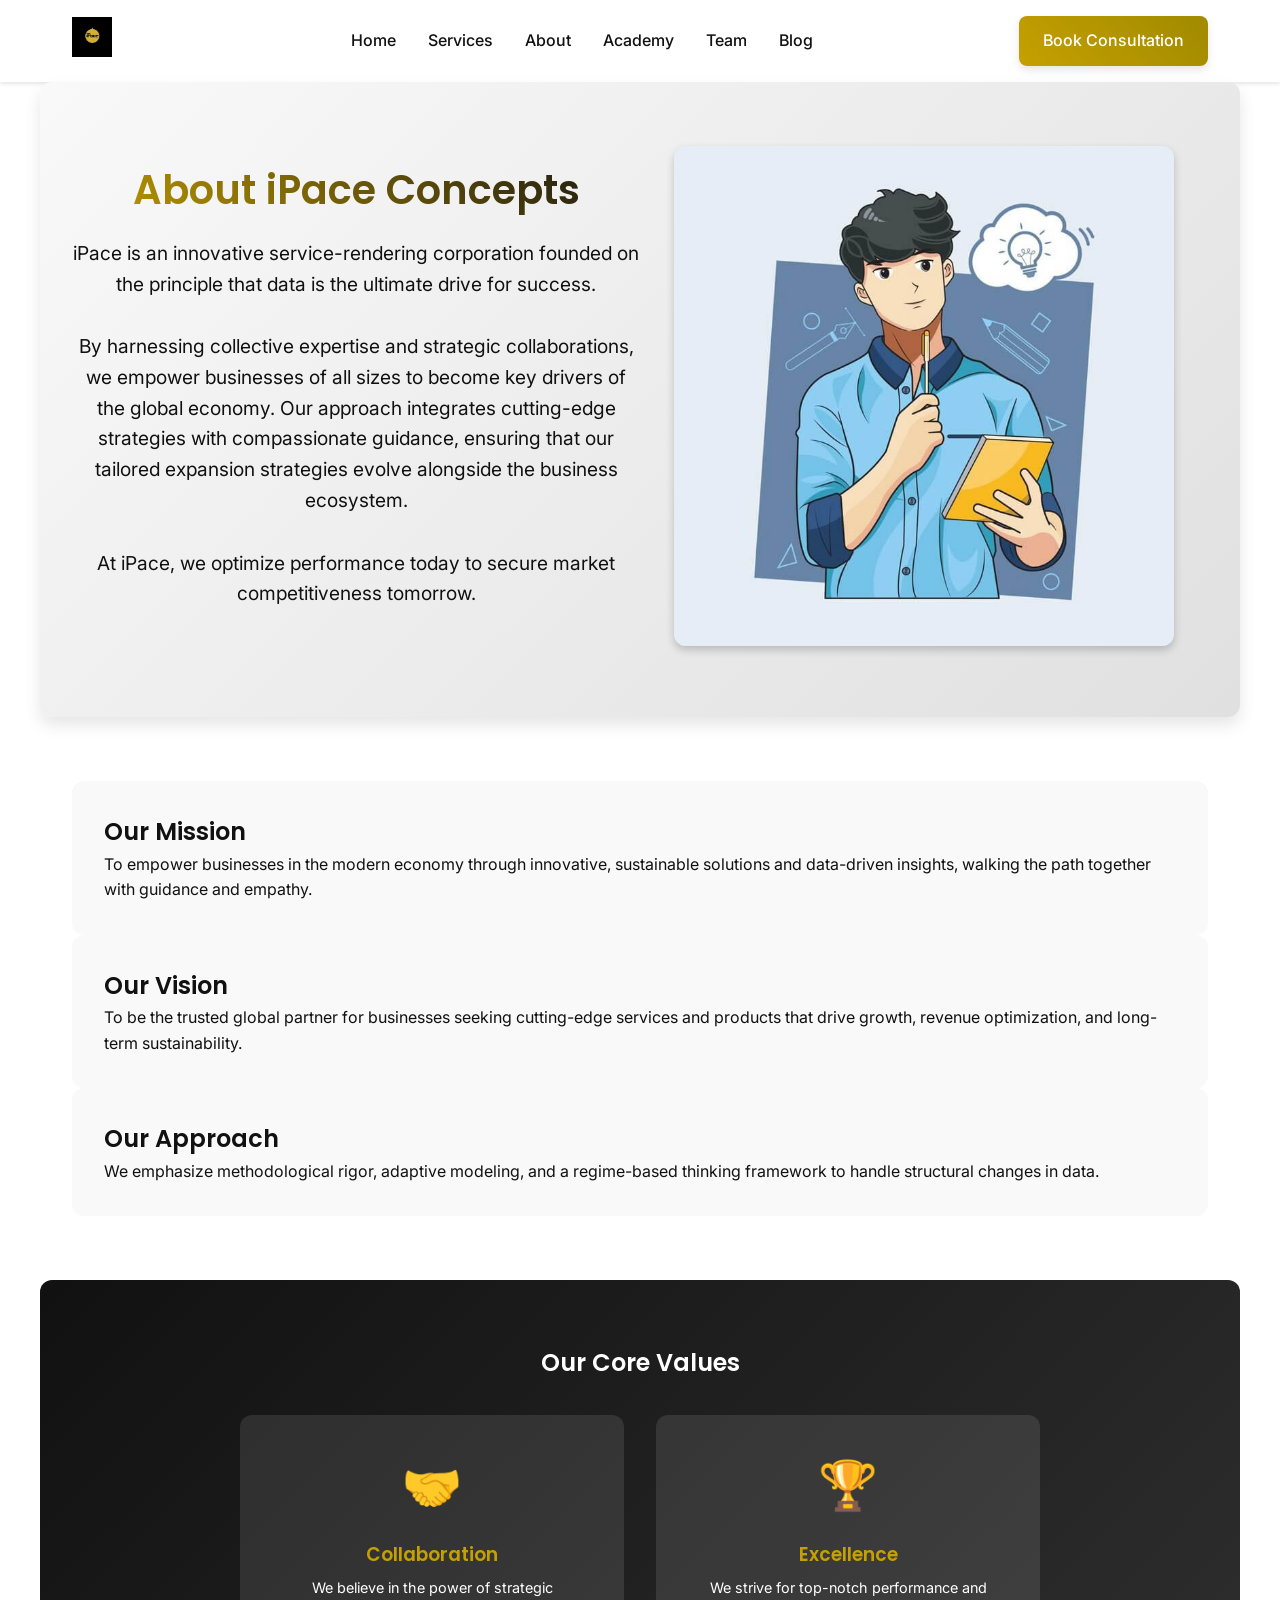
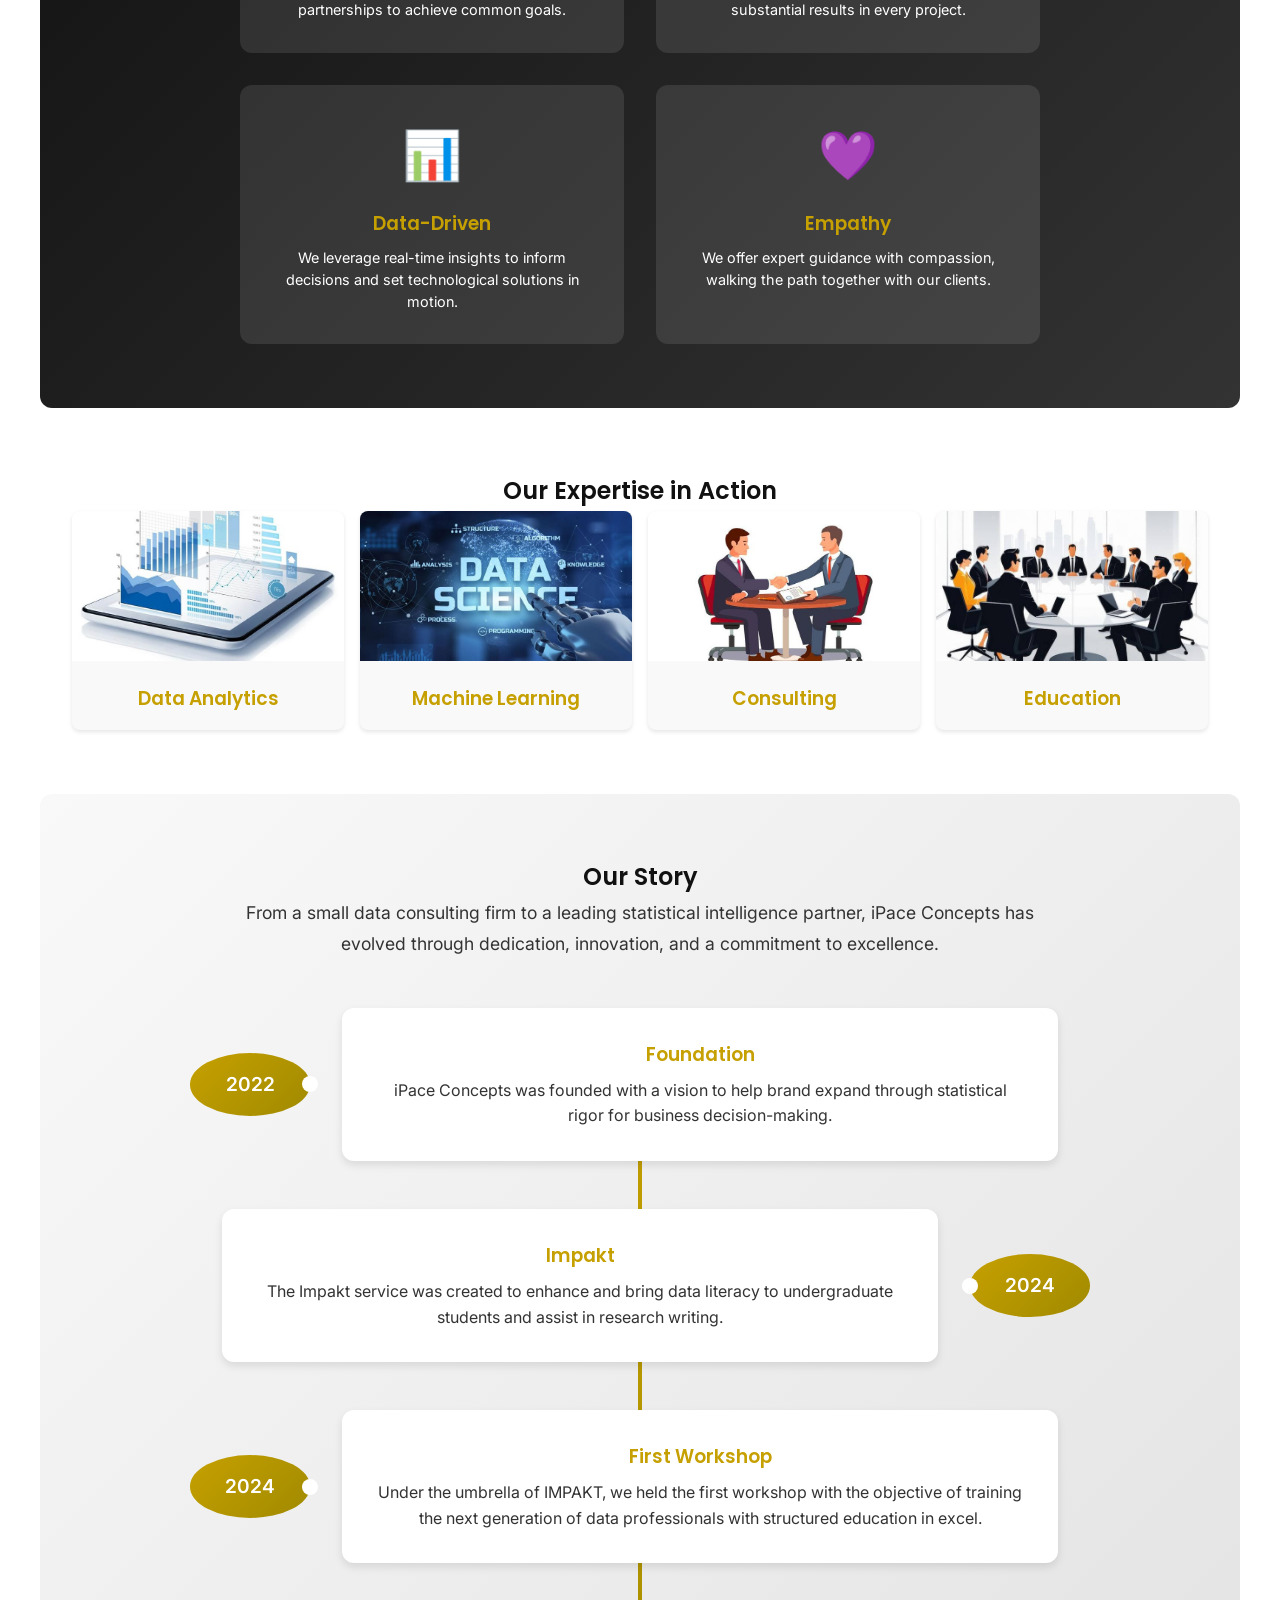
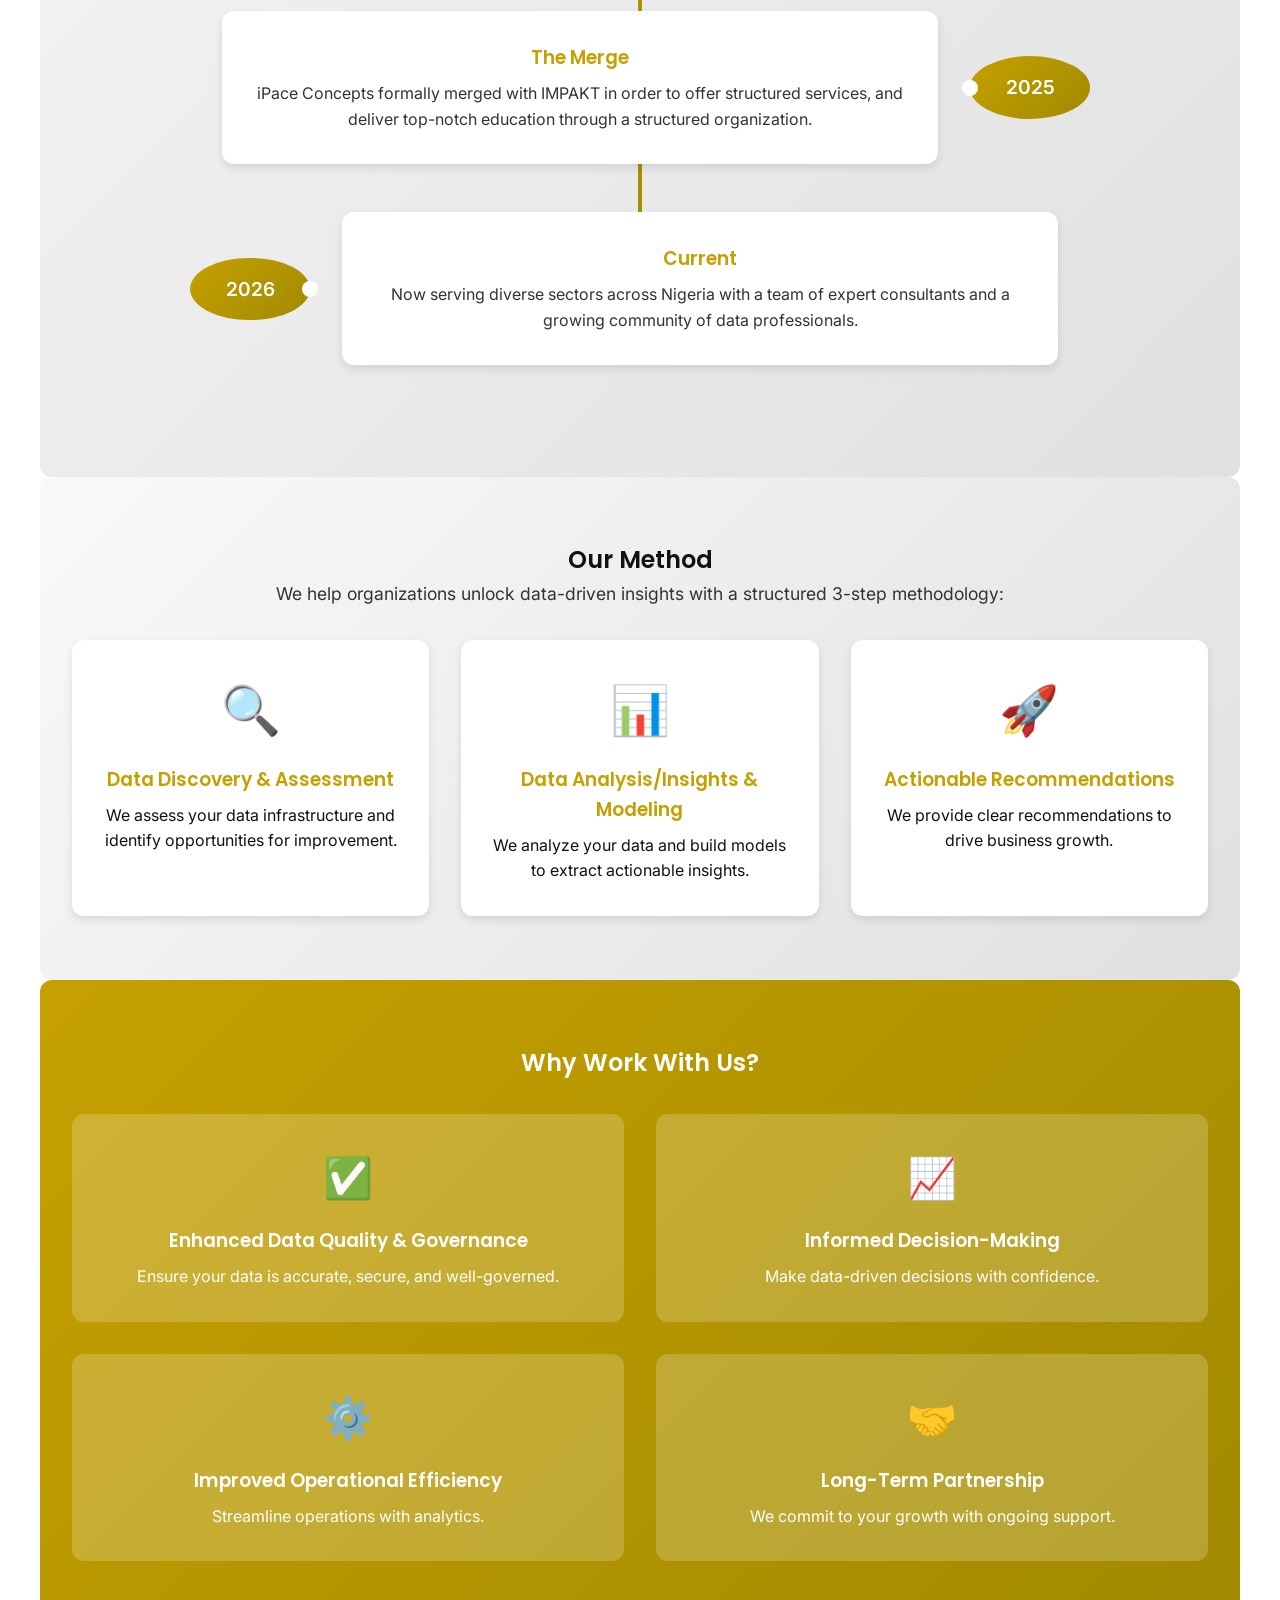
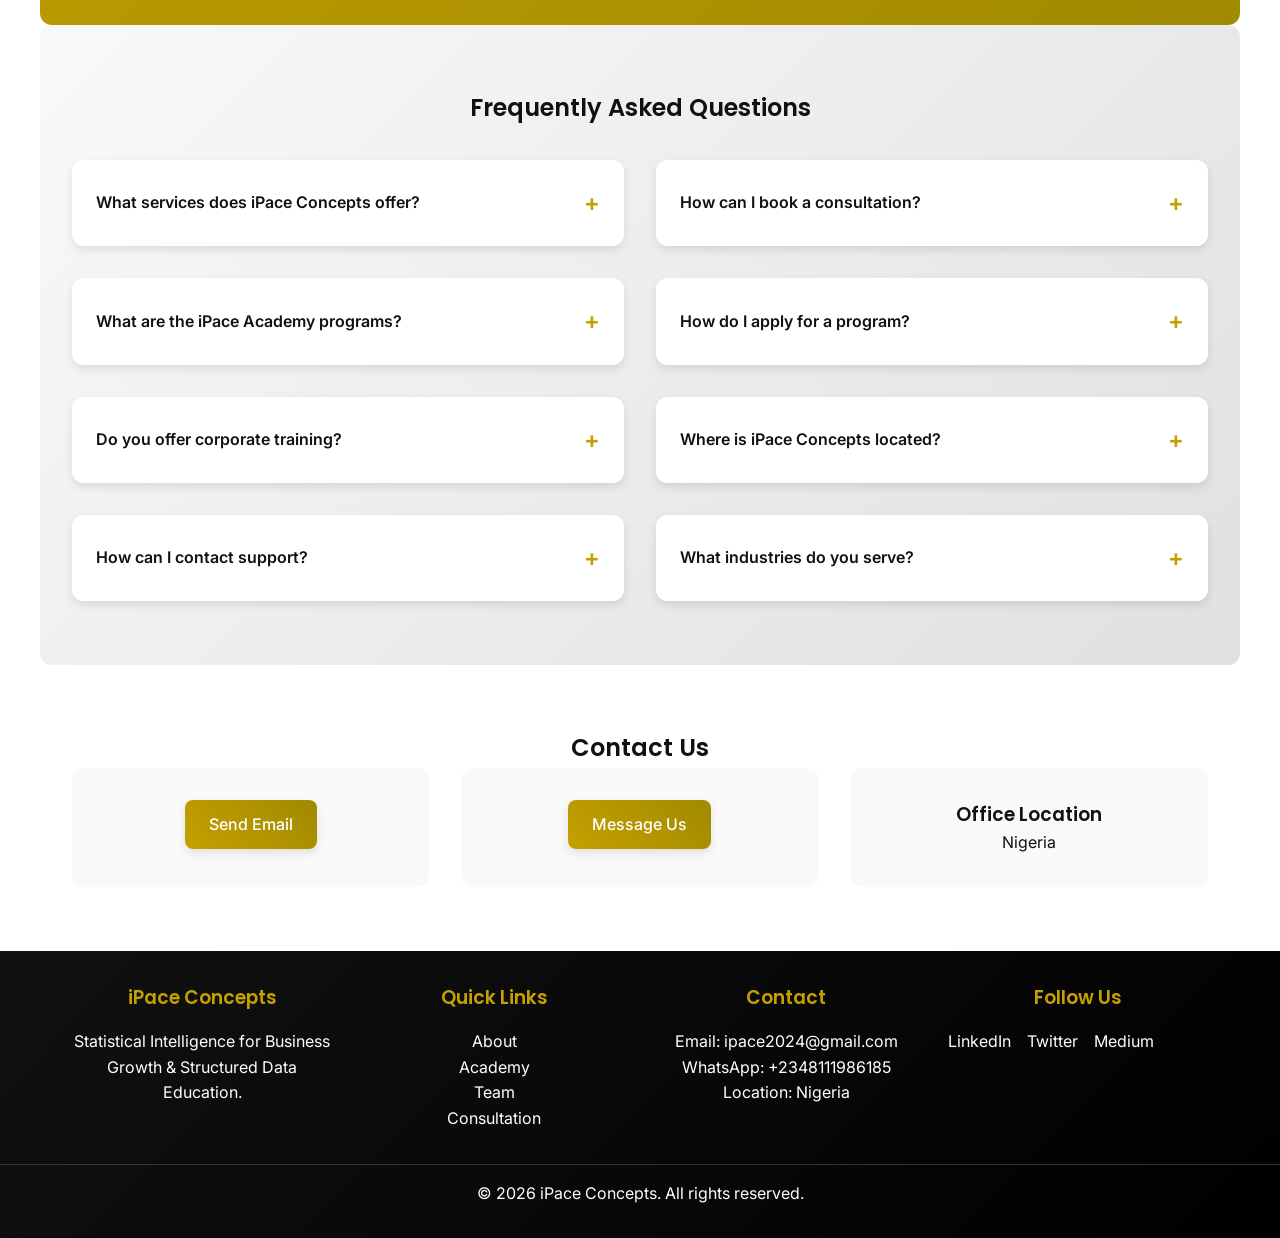
==== commit 765fe3ea: "SEO and image side reduce" ====
--- a/about.html
+++ b/about.html
@@ -2,12 +2,33 @@
 <html lang="en">
 <head>
     <meta charset="UTF-8">
-    <meta name="viewport" content="width=device-width, initial-scale=1.0">
+    <meta name="viewport" content="width=device-width, initial-scale=1.0, maximum-scale=1.0, user-scalable=no">
     <title>About iPace Concepts | Data Intelligence Company in Nigeria</title>
     <meta name="description" content="Learn about iPace Concepts, a data intelligence company founded by Ridwan, specializing in statistical consulting, data systems, and academy programs in Nigeria.">
     <link rel="stylesheet" href="assets/css/style.css">
     <link rel="icon" href="assets/images/favicon.ico" type="image/x-icon">
     <link href="https://fonts.googleapis.com/css2?family=Inter:wght@400;600&family=Poppins:wght@600&display=swap" rel="stylesheet">
+    <!-- Open Graph (For Social Media) -->
+    <meta property="og:title" content="Page Name | iPace Concepts">
+    <meta property="og:description" content="iPace Concepts - Data Intelligence & Research Services">
+    <meta property="og:image" content="https://ipaceconcepts.com.ng/assets/images/og-image.jpg">
+    <meta property="og:url" content="https://ipaceconcepts.com.ng">
+    <meta property="og:type" content="website">
+
+    <!-- Twitter Card -->
+    <meta name="twitter:card" content="summary_large_image">
+    <meta name="twitter:title" content="Page Name | iPace Concepts">
+    <meta name="twitter:description" content="iPace Concepts - Data Intelligence & Research Services">
+    <meta name="twitter:image" content="https://ipaceconcepts.com.ng/assets/images/twitter-image.jpg">
+    <!-- Google tag (gtag.js) -->
+    <script async src="https://www.googletagmanager.com/gtag/js?id=G-ZPH3Y8C8YK"></script>
+    <script>
+    window.dataLayer = window.dataLayer || [];
+    function gtag(){dataLayer.push(arguments);}
+    gtag('js', new Date());
+
+    gtag('config', 'G-ZPH3Y8C8YK');
+    </script>
 </head>
 <body>
     <header class="header">
@@ -28,7 +49,7 @@
                     </ul>
                 </li>
                 <li><a href="team.html">Team</a></li>
-                <li><a href="#" onclick="window.open('https://medium.com/ipace', '_blank')">Blog</a></li>
+                <li><a href="#" onclick="window.open('https://medium.com/@ipace2024', '_blank')">Blog</a></li>
             </ul>
             <div class="hamburger">☰</div>
             <div class="mobile-menu">
--- a/assets/css/style.css
+++ b/assets/css/style.css
@@ -1124,50 +1124,221 @@
     margin-bottom: 0.5rem;
 }
 
-/* Case Studies */
+/* ========================================
+   CASE STUDIES SECTION
+   ======================================== */
+
+/* Case Studies Section */
+.case-studies-section {
+    background: linear-gradient(135deg, #F9F9F9, #E0E0E0);
+    border-radius: 12px;
+    padding: 4rem 2rem;
+    margin-top: 2rem;
+}
+
+/* Case Studies Tabs */
+.case-studies-tabs {
+    display: flex;
+    gap: 2rem;
+    margin-bottom: 3rem;
+    justify-content: center;
+    flex-wrap: wrap;
+}
+
+/* Case Studies Grid */
 .case-studies-grid {
     display: grid;
+    gap: 2rem;
+    margin-top: 2rem;
+}
+
+/* Hidden State - Ensure proper hiding */
+.case-studies-grid.hidden {
+    display: none !important;
+    opacity: 0 !important;
+    visibility: hidden !important;
+}
+
+/* Ensure grids are visible by default */
+.case-studies-grid:not(.hidden) {
+    display: grid !important;
+    opacity: 1 !important;
+    visibility: visible !important;
+}
+
+/* Data Intelligence Grid (3 in a row) */
+.case-studies-grid#data-intelligence {
     grid-template-columns: repeat(3, 1fr);
-    gap: 2rem;
-    margin-top: 2rem;
-}
-
-.case-study-tile {
+}
+
+/* Research Grid (2x2) */
+.case-studies-grid#research {
+    grid-template-columns: repeat(2, 1fr);
+}
+
+/* Case Study Card */
+.case-study-card {
+    background: #FFFFFF;
+    border-radius: 12px;
+    overflow: hidden;
+    box-shadow: 0 4px 8px rgba(0,0,0,0.1);
+    transition: all 0.3s ease;
+    border: 2px solid transparent;
+}
+
+.case-study-card:hover {
+    transform: translateY(-8px);
+    box-shadow: 0 12px 24px rgba(198, 160, 0, 0.2);
+    border-color: #C6A000;
+}
+
+.case-study-card.hidden {
+    display: none;
+}
+
+/* Case Study Image */
+.case-study-image {
+    position: relative;
+    overflow: hidden;
+    height: 200px;
+}
+
+.case-study-img {
+    width: 100%;
+    height: 100%;
+    object-fit: cover;
+    transition: transform 0.3s ease;
+}
+
+.case-study-card:hover .case-study-img {
+    transform: scale(1.1);
+}
+
+/* Case Study Content */
+.case-study-content {
     padding: 1.5rem;
-    background: #FFFFFF;
-    border-radius: 12px;
-    box-shadow: 0 4px 8px rgba(0,0,0,0.1);
-    text-align: left;
-    transition: transform 0.3s ease;
-}
-
-.case-study-tile:hover {
-    transform: translateY(-5px);
-}
-
-.case-img {
-    width: 100%;
-    height: 150px;
-    object-fit: cover;
-    border-radius: 8px;
-    margin-bottom: 0.5rem;
-}
-
-.case-date {
-    font-size: 0.8rem;
+}
+
+.case-study-content h3 {
+    color: #111111;
+    margin-bottom: 0.75rem;
+    font-size: 1.3rem;
+    font-weight: 700;
+}
+
+.case-study-desc {
     color: #666;
-    margin-bottom: 0.5rem;
-}
-
-.case-study-tile h3 {
-    color: #C6A000;
-    margin-bottom: 0.5rem;
+    font-size: 0.9rem;
+    line-height: 1.6;
+    margin-bottom: 1rem;
+}
+
+/* Read Report Button */
+.read-report-btn {
+    display: inline-block;
+    background: linear-gradient(135deg, #C6A000, #A08A00);
+    color: #FFFFFF;
+    padding: 0.6rem 1.2rem;
+    border-radius: 25px;
+    font-size: 0.85rem;
     font-weight: 600;
-}
-
-.case-study-tile p {
-    margin-bottom: 1rem;
-    font-size: 0.9rem;
+    text-decoration: none;
+    transition: all 0.3s ease;
+}
+
+.read-report-btn:hover {
+    transform: scale(1.05);
+    box-shadow: 0 4px 12px rgba(198, 160, 0, 0.4);
+}
+
+/* Case Study Methodology Badges */
+.case-study-methodology {
+    display: flex;
+    flex-wrap: wrap;
+    gap: 0.5rem;
+    margin-top: 1rem;
+}
+
+.methodology-badge {
+    background: linear-gradient(135deg, #C6A000, #A08A00);
+    color: #FFFFFF;
+    padding: 0.4rem 0.8rem;
+    border-radius: 20px;
+    font-size: 0.75rem;
+    font-weight: 600;
+    display: inline-flex;
+    align-items: center;
+    gap: 0.3rem;
+    transition: all 0.3s ease;
+}
+
+.methodology-badge:hover {
+    transform: scale(1.05);
+    box-shadow: 0 4px 8px rgba(198, 160, 0, 0.3);
+}
+
+/* Mobile Responsiveness */
+@media (max-width: 768px) {
+    .case-studies-section {
+        padding: 3rem 1rem;
+    }
+    
+    .case-studies-tabs {
+        flex-direction: column;
+        align-items: center;
+        gap: 1rem;
+    }
+    
+    .tab-btn {
+        width: 100%;
+        max-width: 300px;
+    }
+    
+    /* Data Intelligence Grid (1 column on mobile) */
+    .case-studies-grid#data-intelligence {
+        grid-template-columns: 1fr;
+    }
+    
+    /* Research Grid (1 column on mobile) */
+    .case-studies-grid#research {
+        grid-template-columns: 1fr;
+    }
+    
+    .case-study-image {
+        height: 180px;
+    }
+    
+    .case-study-content h3 {
+        font-size: 1.1rem;
+    }
+    
+    .case-study-desc {
+        font-size: 0.85rem;
+    }
+    
+    .methodology-badge {
+        font-size: 0.7rem;
+        padding: 0.3rem 0.6rem;
+    }
+    
+    .read-report-btn {
+        font-size: 0.8rem;
+        padding: 0.5rem 1rem;
+    }
+}
+
+@media (max-width: 480px) {
+    .case-studies-section {
+        padding: 2.5rem 1rem;
+    }
+    
+    .case-study-image {
+        height: 160px;
+    }
+    
+    .case-study-content h3 {
+        font-size: 1rem;
+    }
 }
 
 /* Our Method */
@@ -3621,7 +3792,7 @@
 
 
 /* ========================================
-   TEAM PAGE STYLES - FIXED
+   TEAM PAGE STYLES - CIRCULAR IMAGES
    ======================================== */
 
 /* Team Section */
@@ -3629,6 +3800,7 @@
     background: linear-gradient(135deg, #F9F9F9, #E0E0E0);
     border-radius: 12px;
     padding: 4rem 2rem;
+    overflow: hidden;
 }
 
 .team-intro {
@@ -3657,6 +3829,9 @@
     transition: all 0.4s ease;
     position: relative;
     border: 2px solid transparent;
+    display: flex;
+    flex-direction: column;
+    height: 100%;
 }
 
 .team-card:hover {
@@ -3665,60 +3840,36 @@
     border-color: #C6A000;
 }
 
-/* Team Image - Square & Fully Visible */
+/* Team Image - CIRCULAR (No Cutting) */
 .team-image {
     position: relative;
     overflow: hidden;
     width: 100%;
-    height: 280px;
+    height: 340px;
     background: linear-gradient(135deg, #C6A000, #A08A00);
+    flex-shrink: 0;
+    display: flex;
+    align-items: center;
+    justify-content: center;
+    border-radius: 50%;
+    margin: 0 auto;
+    max-width: 340px;
 }
 
 .team-img {
     width: 100%;
     height: 100%;
     object-fit: cover;
-    border-radius: 16px 16px 0 0;
+    object-position: center top;
+    border-radius: 50%;
     transition: all 0.4s ease;
 }
 
 .team-card:hover .team-img {
-    transform: scale(1.05);
+    transform: scale(1.1);
 }
 
 /* Team Info */
-.team-info {
-    padding: 1.5rem;
-    text-align: center;
-    background: linear-gradient(145deg, #FFFFFF, #F9F9F9);
-    border-radius: 0 0 16px 16px;
-    position: relative;
-}
-
-.team-info h3 {
-    color: #111111;
-    margin-bottom: 0.5rem;
-    font-size: 1.4rem;
-    font-weight: 700;
-}
-
-.team-role {
-    color: #C6A000;
-    font-weight: 600;
-    margin-bottom: 1rem;
-    font-size: 0.95rem;
-    text-transform: uppercase;
-    letter-spacing: 0.5px;
-}
-
-.team-bio {
-    color: #666;
-    font-size: 0.9rem;
-    line-height: 1.7;
-    margin-bottom: 0;
-}
-
-/* Team Info - Fixed Height for Uniformity */
 .team-info {
     padding: 1.5rem;
     text-align: center;
@@ -3755,7 +3906,7 @@
     flex-grow: 1;
 }
 
-/* Team Social Links - Fixed at Bottom */
+/* Team Social Links - Fixed Below Card */
 .team-social {
     position: relative;
     background: linear-gradient(135deg, #C6A000, #A08A00);
@@ -3770,14 +3921,14 @@
 
 .social-link {
     color: #FFFFFF;
-    font-size: 1.1rem;  /* Reduced from 1.3rem */
+    font-size: 1.1rem;
     text-decoration: none;
     transition: all 0.3s ease;
     padding: 0.4rem;
     border-radius: 50%;
     background: rgba(255, 255, 255, 0.2);
-    width: 35px;  /* Fixed width */
-    height: 35px; /* Fixed height */
+    width: 35px;
+    height: 35px;
     display: flex;
     align-items: center;
     justify-content: center;
@@ -3787,73 +3938,6 @@
     transform: scale(1.15);
     background: #FFFFFF;
     color: #C6A000;
-}
-
-/* Team Card - Flexbox for Uniformity */
-.team-card {
-    background: #FFFFFF;
-    border-radius: 16px;
-    overflow: hidden;
-    box-shadow: 0 8px 16px rgba(0,0,0,0.1);
-    transition: all 0.4s ease;
-    position: relative;
-    border: 2px solid transparent;
-    display: flex;
-    flex-direction: column;
-    height: 100%;
-}
-
-.team-card:hover {
-    transform: translateY(-10px);
-    box-shadow: 0 20px 40px rgba(198, 160, 0, 0.25);
-    border-color: #C6A000;
-}
-
-/* Team Image - Fixed Height */
-.team-image {
-    position: relative;
-    overflow: hidden;
-    width: 100%;
-    height: 280px;
-    background: linear-gradient(135deg, #C6A000, #A08A00);
-    flex-shrink: 0;
-}
-
-.team-img {
-    width: 100%;
-    height: 100%;
-    object-fit: cover;
-    border-radius: 16px 16px 0 0;
-    transition: all 0.4s ease;
-}
-
-.team-card:hover .team-img {
-    transform: scale(1.05);
-}
-
-/* Mobile Responsiveness */
-@media (max-width: 768px) {
-    .team-image {
-        height: 240px;
-    }
-    
-    .social-link {
-        font-size: 1rem;
-        width: 32px;
-        height: 32px;
-    }
-}
-
-@media (max-width: 480px) {
-    .team-image {
-        height: 220px;
-    }
-    
-    .social-link {
-        font-size: 0.95rem;
-        width: 30px;
-        height: 30px;
-    }
 }
 
 /* Decorative Elements */
@@ -3898,7 +3982,7 @@
 }
 
 /* ========================================
-   MOBILE RESPONSIVENESS - FIXED
+   MOBILE RESPONSIVENESS - CIRCULAR IMAGES
    ======================================== */
 
 @media (max-width: 768px) {
@@ -3908,7 +3992,8 @@
     }
     
     .team-image {
-        height: 240px;
+        height: 300px;
+        max-width: 300px;
     }
     
     .team-info {
@@ -3932,7 +4017,9 @@
     }
     
     .social-link {
-        font-size: 1.2rem;
+        font-size: 1rem;
+        width: 32px;
+        height: 32px;
     }
     
     .join-cta {
@@ -3956,7 +4043,8 @@
     }
     
     .team-image {
-        height: 220px;
+        height: 280px;
+        max-width: 280px;
     }
     
     .team-info {
@@ -3980,7 +4068,9 @@
     }
     
     .social-link {
-        font-size: 1.1rem;
+        font-size: 0.95rem;
+        width: 30px;
+        height: 30px;
     }
     
     .team-section {
@@ -3991,4 +4081,5 @@
         padding: 2.5rem 1rem;
         margin-top: 2.5rem;
     }
-}+}
+
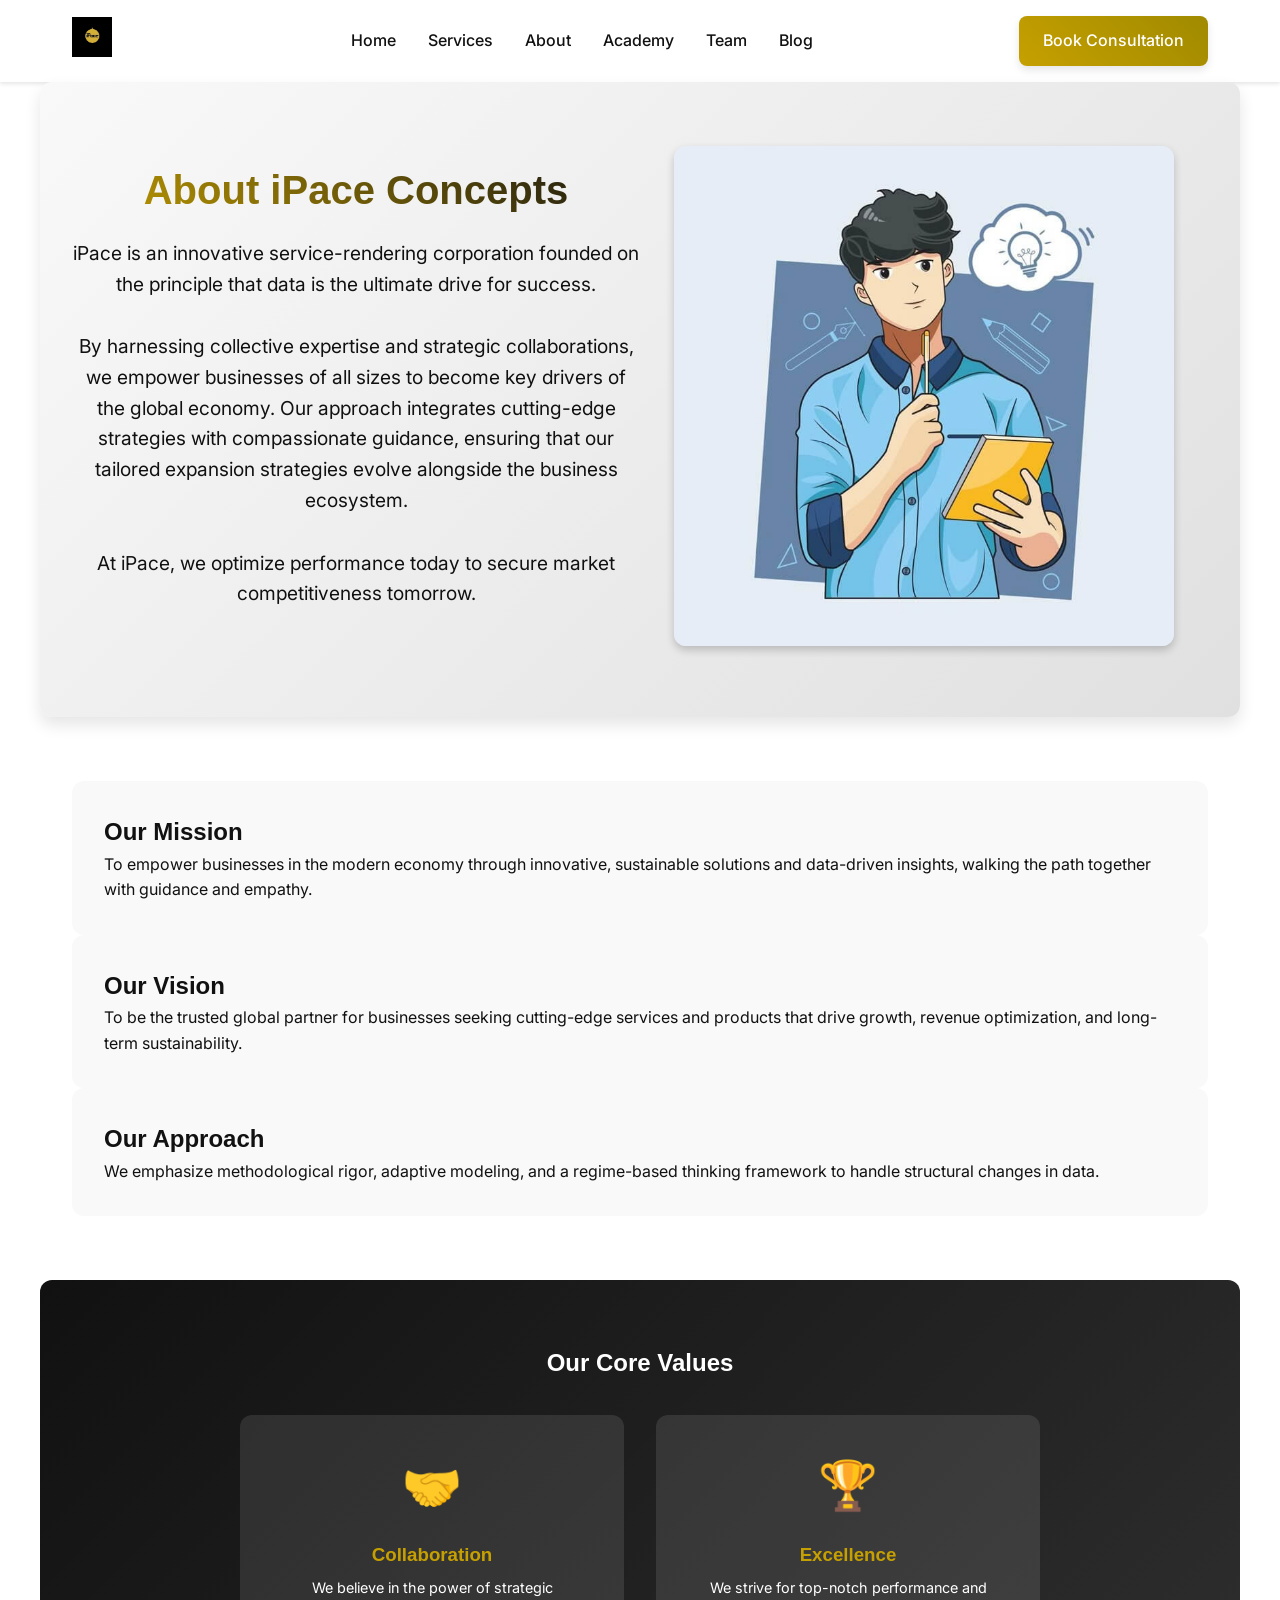
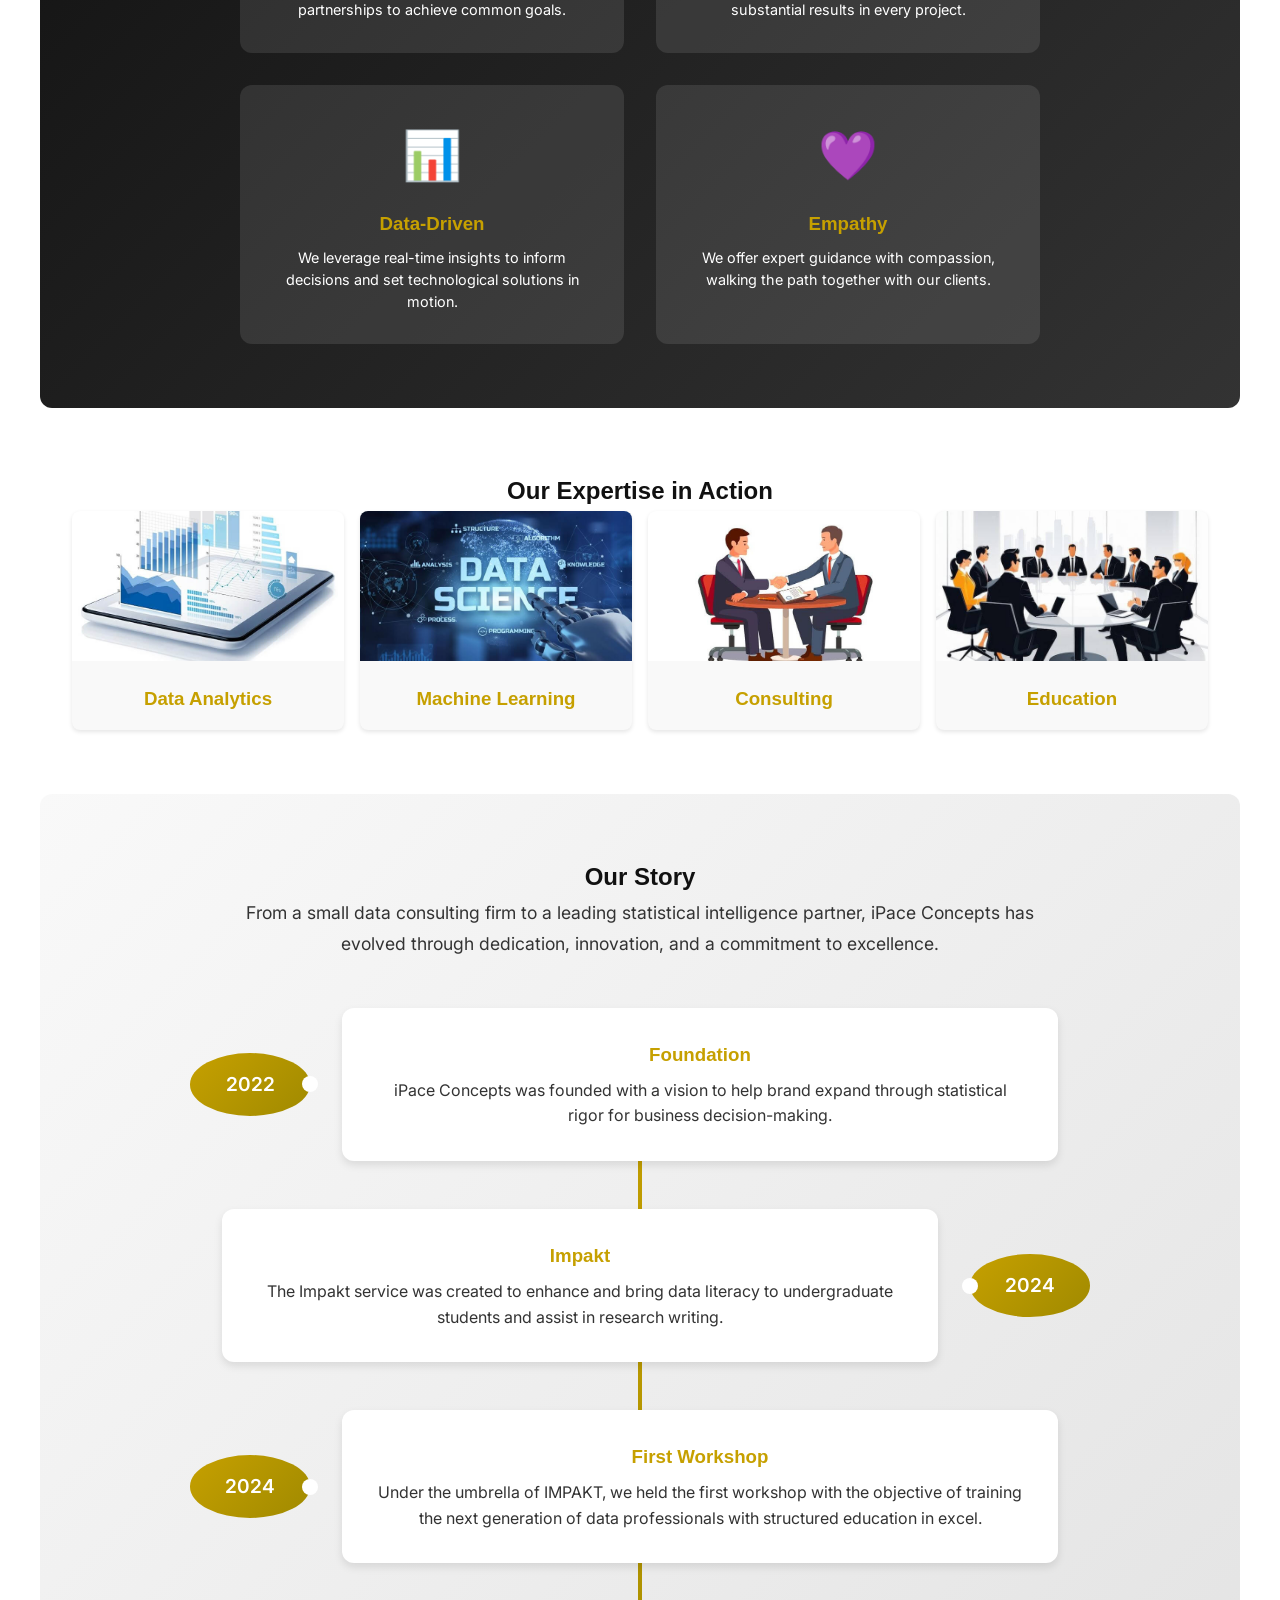
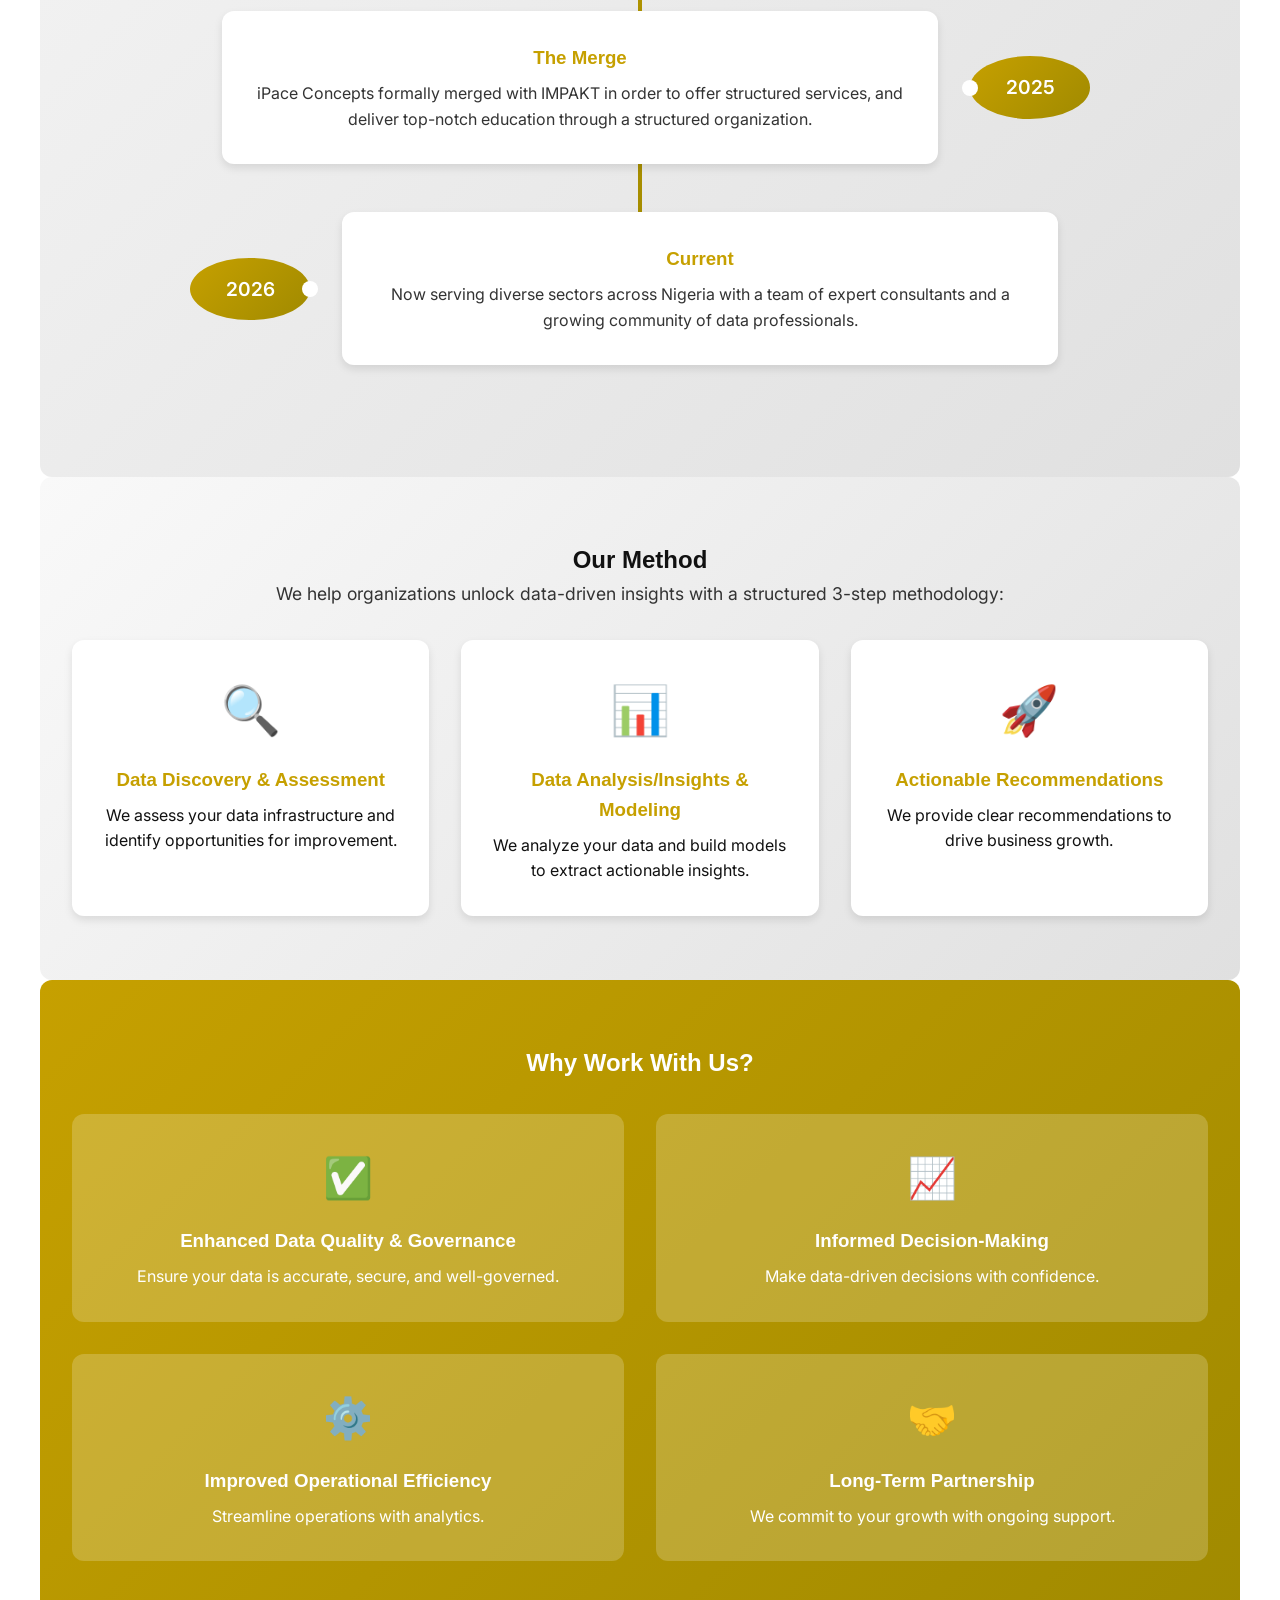
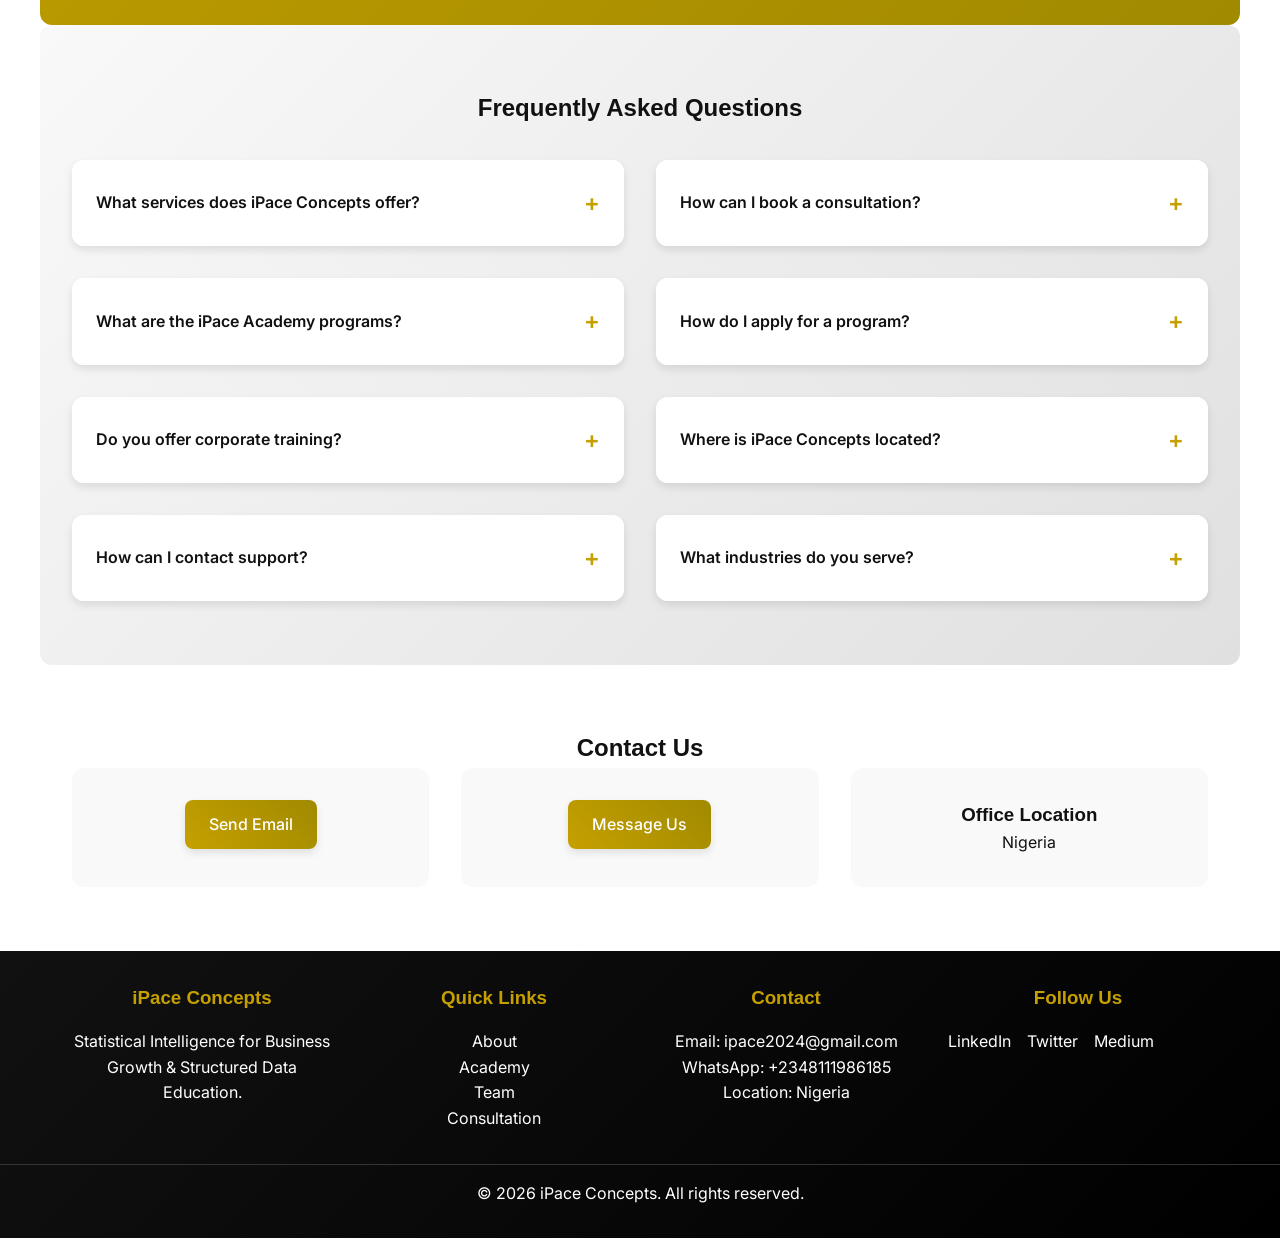
==== commit 2985305e: "update" ====
--- a/about.html
+++ b/about.html
@@ -6,20 +6,28 @@
     <title>About iPace Concepts | Data Intelligence Company in Nigeria</title>
     <meta name="description" content="Learn about iPace Concepts, a data intelligence company founded by Ridwan, specializing in statistical consulting, data systems, and academy programs in Nigeria.">
     <link rel="stylesheet" href="assets/css/style.css">
-    <link rel="icon" href="assets/images/favicon.ico" type="image/x-icon">
-    <link href="https://fonts.googleapis.com/css2?family=Inter:wght@400;600&family=Poppins:wght@600&display=swap" rel="stylesheet">
-    <!-- Open Graph (For Social Media) -->
-    <meta property="og:title" content="Page Name | iPace Concepts">
-    <meta property="og:description" content="iPace Concepts - Data Intelligence & Research Services">
-    <meta property="og:image" content="https://ipaceconcepts.com.ng/assets/images/og-image.jpg">
-    <meta property="og:url" content="https://ipaceconcepts.com.ng">
+    <!-- Logo for Search Results -->
+    <!-- FAVICONS - ALL SIZES (CRITICAL FOR GOOGLE) -->
+    <link rel="icon" type="image/x-icon" href="../assets/images/favicon.ico">
+    <link rel="icon" type="image/png" sizes="32x32" href="../assets/images/favicon-32x32.png">
+    <link rel="icon" type="image/png" sizes="16x16" href="../assets/images/favicon-16x16.png">
+    <link rel="apple-touch-icon" sizes="180x180" href="../assets/images/apple-touch-icon.png">
+    
+    <!-- OPEN GRAPH (Facebook/LinkedIn/Twitter) -->
+    <meta property="og:title" content="ADAP – Applied Data Analysis Program | iPace Data Academy">
+    <meta property="og:description" content="4-month structured program. Master Excel, Python, Power BI. Transform data into business decisions. Apply Now!">
+    <meta property="og:image" content="https://ipaceconcepts.com.ng/assets/images/adap-og-image.jpg">
+    <meta property="og:url" content="https://ipaceconcepts.com.ng/academy/adap">
     <meta property="og:type" content="website">
-
-    <!-- Twitter Card -->
+    
+    <!-- TWITTER CARD -->
     <meta name="twitter:card" content="summary_large_image">
-    <meta name="twitter:title" content="Page Name | iPace Concepts">
-    <meta name="twitter:description" content="iPace Concepts - Data Intelligence & Research Services">
-    <meta name="twitter:image" content="https://ipaceconcepts.com.ng/assets/images/twitter-image.jpg">
+    <meta name="twitter:title" content="ADAP – Applied Data Analysis Program">
+    <meta name="twitter:description" content="Master data analysis with Excel, Python, Power BI. 4-month program. Apply Now!">
+    <meta name="twitter:image" content="https://ipaceconcepts.com.ng/assets/images/adap-twitter.jpg">
+    
+    <!-- FONTS -->
+    <link href="https://fonts.googleapis.com/css2?family=Inter:wght@400;600;700;800;900&display=swap" rel="stylesheet">
     <!-- Google tag (gtag.js) -->
     <script async src="https://www.googletagmanager.com/gtag/js?id=G-ZPH3Y8C8YK"></script>
     <script>
@@ -34,37 +42,37 @@
     <header class="header">
         <nav class="nav">
             <div class="nav-logo">
-                <a href="index.html"><img src="assets/images/logo.jpg" alt="iPace Concepts Logo" class="logo"></a>
+                <a href="/"><img src="assets/images/logo.jpg" alt="iPace Concepts Logo" class="logo"></a>
             </div>
             <ul class="nav-menu">
-                <li><a href="index.html">Home</a></li>
-                <li><a href="services.html">Services</a></li>
-                <li><a href="about.html">About</a></li>
+                <li><a href="/">Home</a></li>
+                <li><a href="/services">Services</a></li>
+                <li><a href="/about">About</a></li>
                 <li class="dropdown">
-                    <a href="academy.html">Academy</a>
+                    <a href="/academy">Academy</a>
                     <ul class="dropdown-menu">
-                        <li><a href="programs/rdap.html">RDAP</a></li>
-                        <li><a href="programs/adap.html">ADAP</a></li>
-                        <li><a href="programs/mldip.html">MLDIP</a></li>
+                        <li><a href="/programs/rdap">RDAP</a></li>
+                        <li><a href="/programs/adap">ADAP</a></li>
+                        <li><a href="/programs/mldip">MLDIP</a></li>
                     </ul>
                 </li>
-                <li><a href="team.html">Team</a></li>
+                <li><a href="/team">Team</a></li>
                 <li><a href="#" onclick="window.open('https://medium.com/@ipace2024', '_blank')">Blog</a></li>
             </ul>
             <div class="hamburger">☰</div>
             <div class="mobile-menu">
                 <ul>
-                    <li><a href="index.html">Home</a></li>
-                    <li><a href="services.html">Services</a></li>
-                    <li><a href="about.html">About</a></li>
-                    <li><a href="academy.html">Academy</a></li>
-                    <li><a href="team.html">Team</a></li>
+                    <li><a href="/">Home</a></li>
+                    <li><a href="/services">Services</a></li>
+                    <li><a href="/about">About</a></li>
+                    <li><a href="/academy">Academy</a></li>
+                    <li><a href="/team">Team</a></li>
                     <li><a href="#" onclick="window.open('https://medium.com/@ipace2024', '_blank')">Blog</a></li>
-                    <li><a href="consultation.html">Consultation</a></li>
+                    <li><a href="/consultation">Consultation</a></li>
                 </ul>
             </div>
             <div class="nav-cta">
-                <a href="consultation.html" class="btn btn-primary">Book Consultation</a>
+                <a href="/consultation" class="btn btn-primary">Book Consultation</a>
             </div>
         </nav>
     </header>
@@ -334,10 +342,10 @@
                 <div class="footer-section">
                     <h3>Quick Links</h3>
                     <ul>
-                        <li><a href="about.html">About</a></li>
-                        <li><a href="academy.html">Academy</a></li>
-                        <li><a href="team.html">Team</a></li>
-                        <li><a href="consultation.html">Consultation</a></li>
+                        <li><a href="/about">About</a></li>
+                        <li><a href="/academy">Academy</a></li>
+                        <li><a href="/team">Team</a></li>
+                        <li><a href="/consultation">Consultation</a></li>
                     </ul>
                 </div>
                 <div class="footer-section">
